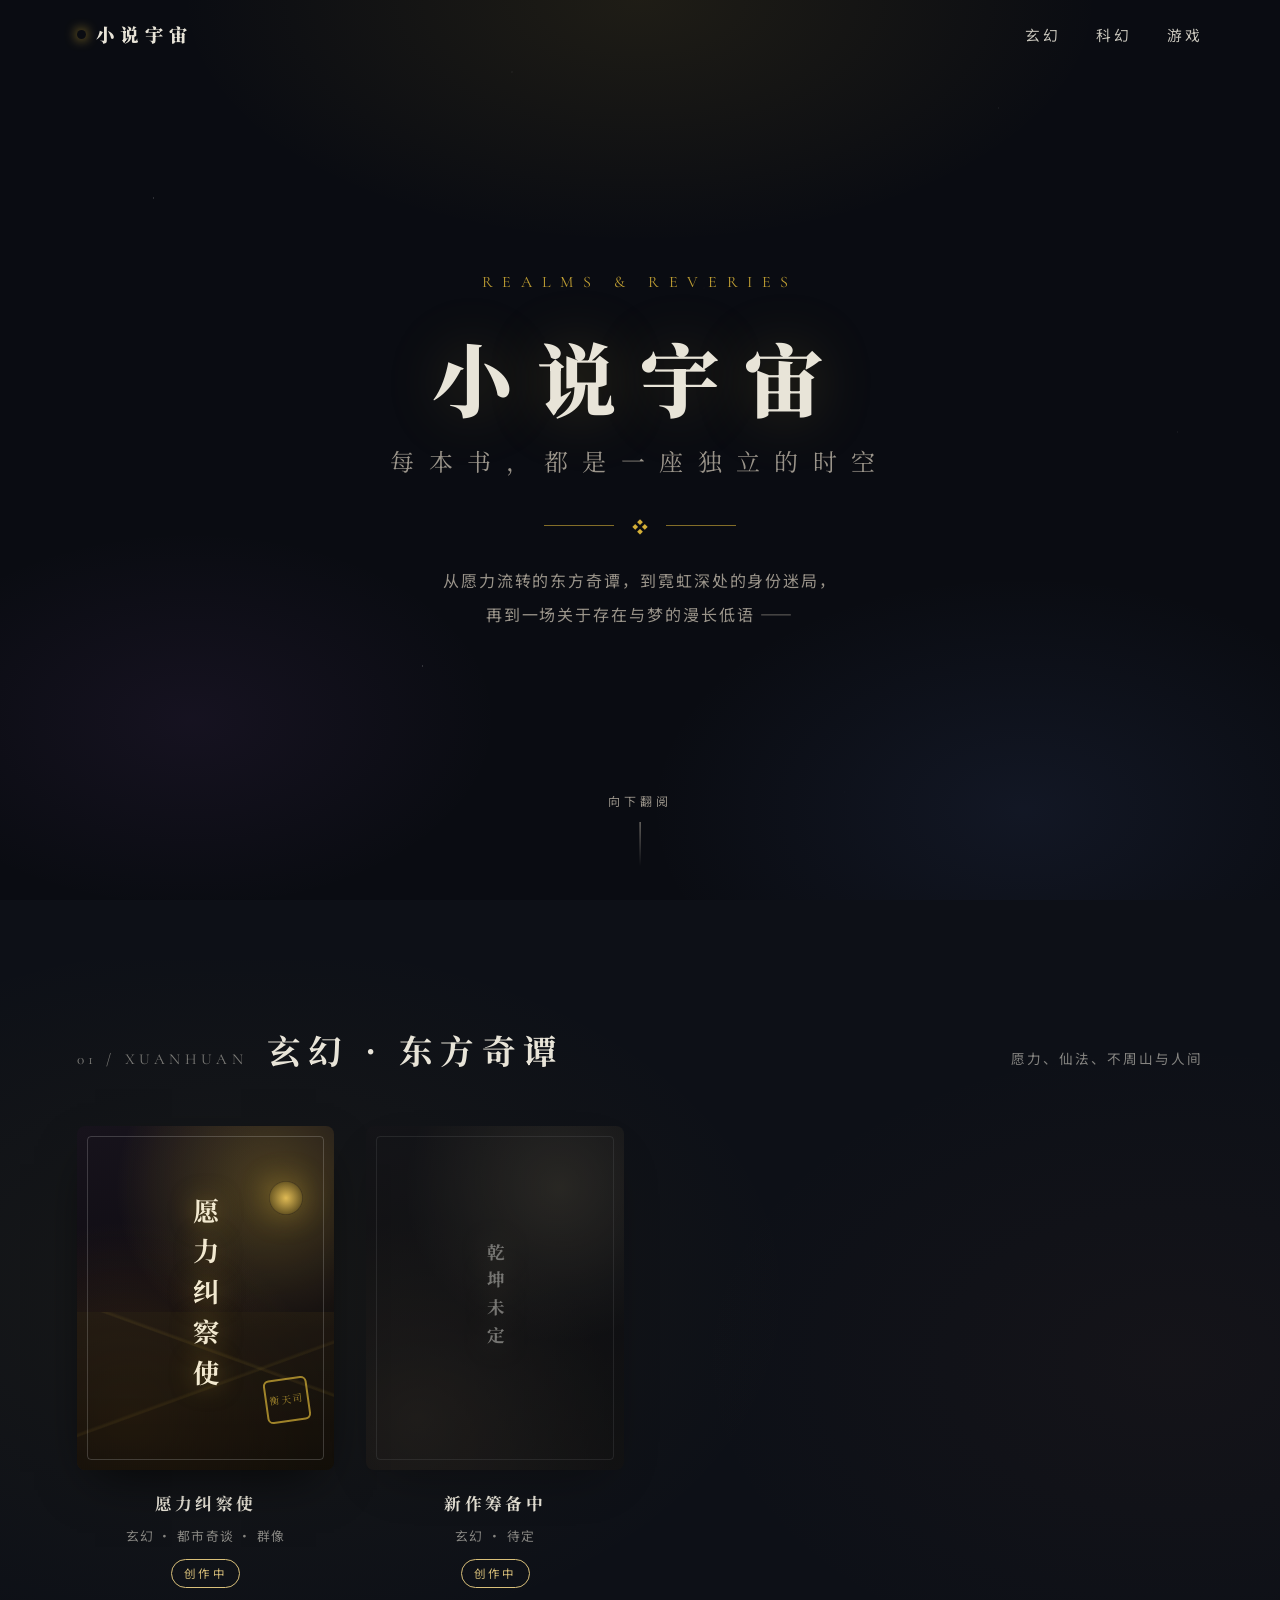
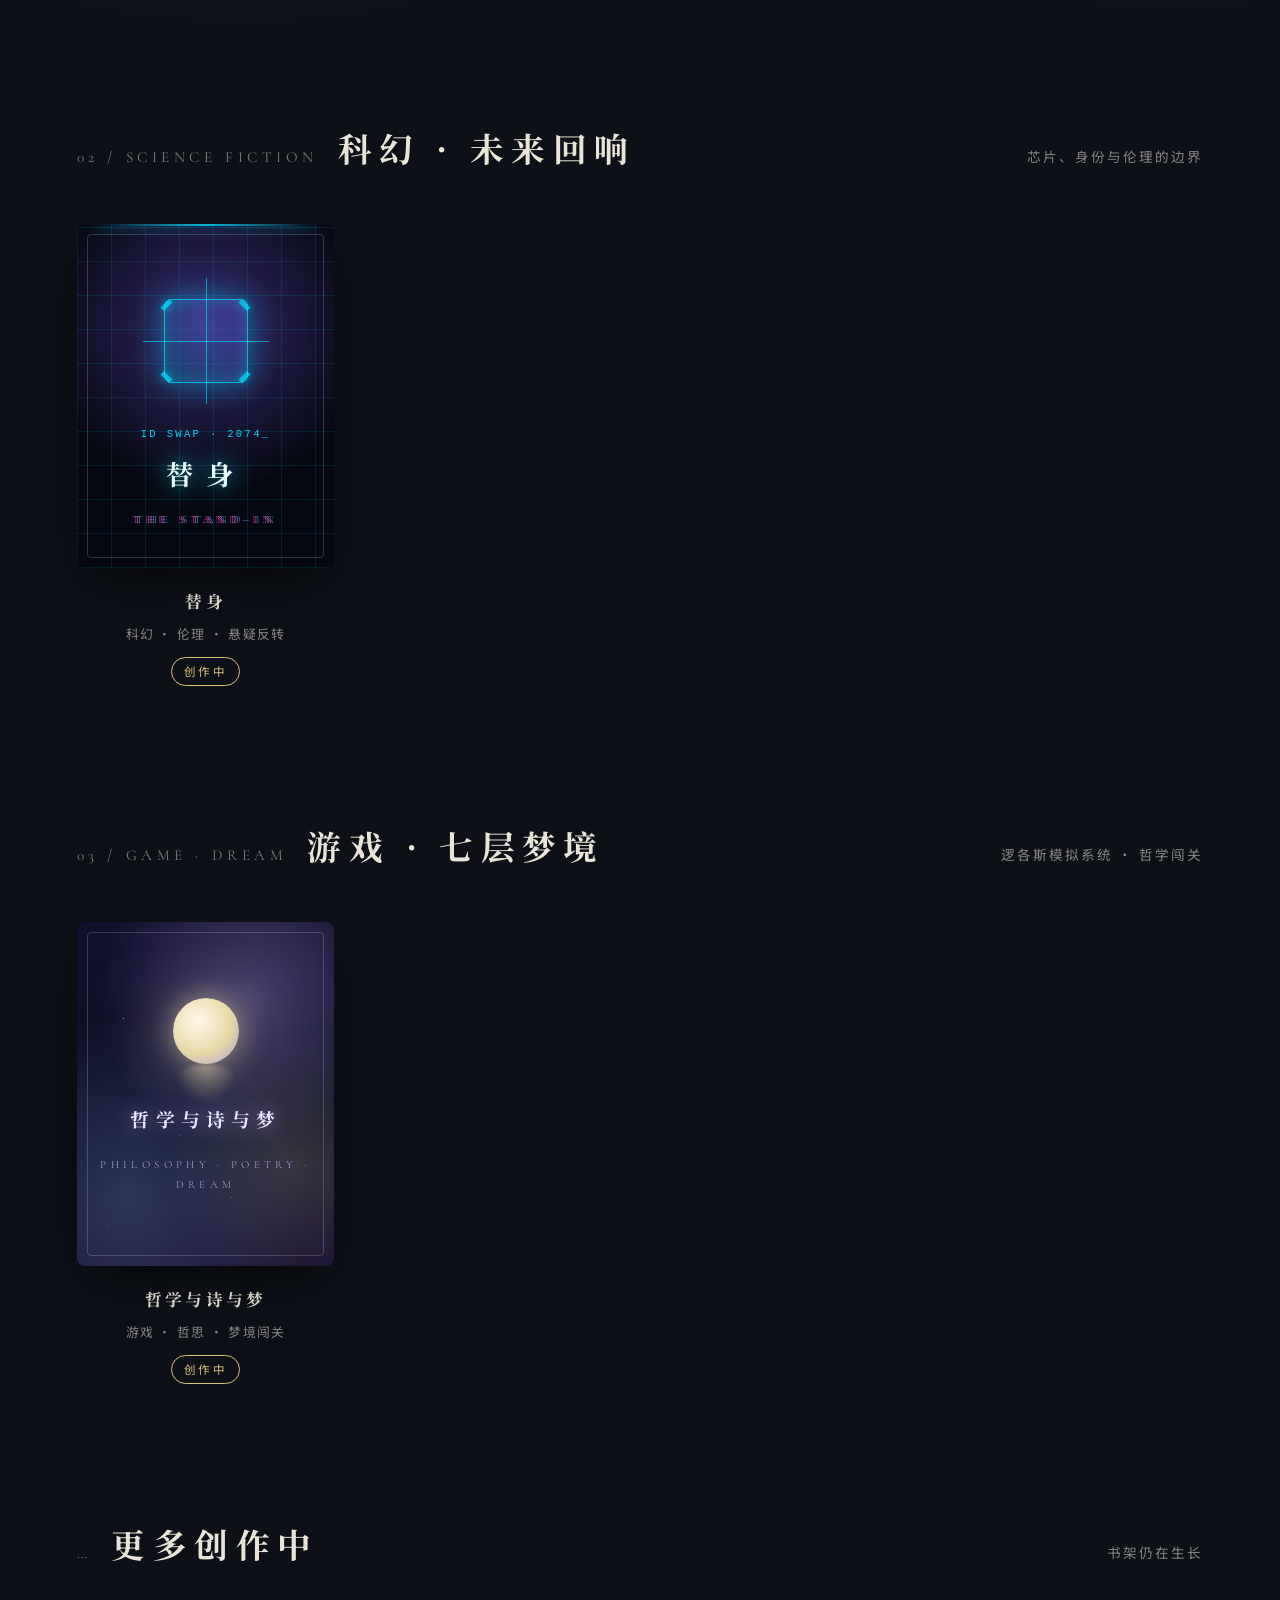
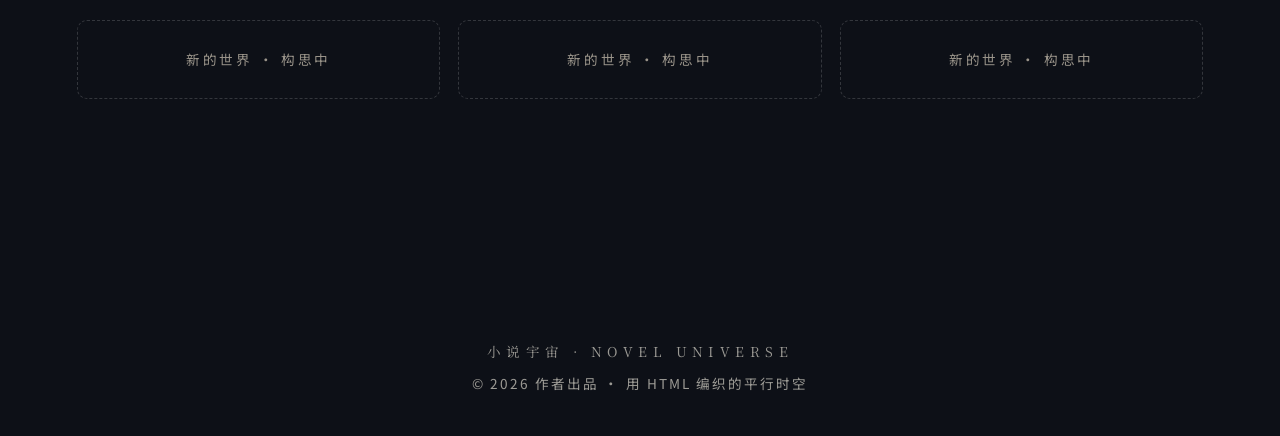
==== index.html @ 2cc6774b "Add files via upload" ====
<!DOCTYPE html>
<html lang="zh-CN">
<head>
  <meta charset="UTF-8">
  <meta name="viewport" content="width=device-width, initial-scale=1.0">
  <meta name="description" content="我的小说宇宙 — 玄幻、科幻、游戏，多部作品集展示">
  <title>我的小说宇宙 · 作品集</title>

  <link rel="preconnect" href="https://fonts.googleapis.com">
  <link rel="preconnect" href="https://fonts.gstatic.com" crossorigin>
  <link href="https://fonts.googleapis.com/css2?family=Noto+Serif+SC:wght@400;600;700;900&family=Noto+Sans+SC:wght@300;400;500;700&family=Cormorant+Garamond:ital,wght@0,400;0,500;0,600;1,400&display=swap" rel="stylesheet">

  <link rel="stylesheet" href="assets/css/common.css">
  <link rel="stylesheet" href="assets/css/index.css">
</head>
<body>

  <!-- 顶部导航 -->
  <nav class="site-nav">
    <a class="nav-brand" href="index.html">
      <span class="brand-mark" style="color:#d4af37; box-shadow:0 0 12px #d4af37;"></span>
      <span>小说宇宙</span>
    </a>
    <ul class="nav-links">
      <li>
        <a href="#xuanhuan">玄幻</a>
        <div class="dropdown">
          <a href="novels/yuanli-jiuchashi.html"><span class="d-dot"></span>《愿力纠察使》</a>
        </div>
      </li>
      <li>
        <a href="#kehuan">科幻</a>
        <div class="dropdown">
          <a href="novels/kehuan.html"><span class="d-dot"></span>《替身》</a>
        </div>
      </li>
      <li>
        <a href="#zhexue">游戏</a>
        <div class="dropdown">
          <a href="novels/zhexue.html"><span class="d-dot"></span>《哲学与诗与梦》</a>
        </div>
      </li>
    </ul>
  </nav>

  <!-- Hero -->
  <header class="hero">
    <div class="hero-inner">
      <div class="hero-kicker">REALMS &amp; REVERIES</div>
      <h1>小说宇宙<span class="hero-zh">每本书，都是一座独立的时空</span></h1>
      <div class="hero-divider"><span class="line"></span><span>❖</span><span class="line"></span></div>
      <p class="hero-desc">
        从愿力流转的东方奇谭，到霓虹深处的身份迷局，<br>
        再到一场关于存在与梦的漫长低语 ——
      </p>
    </div>
    <div class="hero-scroll">向下翻阅</div>
  </header>

  <main class="shelves">

    <!-- ============ 玄幻书架 ============ -->
    <section class="shelf shelf-xuanhuan" id="xuanhuan">
      <div class="shelf-head">
        <span class="shelf-no">01 / XUANHUAN</span>
        <h3>玄幻 · 东方奇谭</h3>
        <span class="shelf-tagline">愿力、仙法、不周山与人间</span>
      </div>

      <div class="book-grid">
        <!-- 愿力纠察使 -->
        <a class="book-card reveal" href="novels/yuanli-jiuchashi.html">
          <div class="book-cover cover-xuanhuan">
            <div class="cover-mountain"></div>
            <div class="cover-sun"></div>
            <div class="cover-title-v">愿力纠察使</div>
            <div class="cover-stamp">衡天司</div>
          </div>
          <div class="book-info">
            <h4>愿力纠察使</h4>
            <div class="book-meta">玄幻 · 都市奇谈 · 群像</div>
            <span class="book-status wip">创作中</span>
          </div>
        </a>

        <!-- 占位 -->
        <div class="book-card reveal">
          <div class="book-cover cover-xuanhuan" style="opacity:.45; filter:grayscale(.6);">
            <div class="cover-title-v" style="font-size:1.1rem;">乾坤未定</div>
          </div>
          <div class="book-info">
            <h4>新作筹备中</h4>
            <div class="book-meta">玄幻 · 待定</div>
            <span class="book-status wip">创作中</span>
          </div>
        </div>
      </div>
    </section>

    <!-- ============ 科幻书架 ============ -->
    <section class="shelf shelf-kehuan" id="kehuan">
      <div class="shelf-head">
        <span class="shelf-no">02 / SCIENCE FICTION</span>
        <h3>科幻 · 未来回响</h3>
        <span class="shelf-tagline">芯片、身份与伦理的边界</span>
      </div>

      <div class="book-grid">
        <!-- 替身 -->
        <a class="book-card reveal" href="novels/kehuan.html">
          <div class="book-cover cover-kehuan">
            <div class="cover-scan"></div>
            <div class="cover-chip-core"></div>
            <div class="cover-pins"><i></i><i></i><i></i><i></i></div>
            <div class="cover-id">ID SWAP · 2074<span class="blink">_</span></div>
            <div class="cover-title">替身</div>
            <div class="cover-sub">THE STAND-IN</div>
          </div>
          <div class="book-info">
            <h4>替身</h4>
            <div class="book-meta">科幻 · 伦理 · 悬疑反转</div>
            <span class="book-status wip">创作中</span>
          </div>
        </a>
      </div>
    </section>

    <!-- ============ 游戏书架 ============ -->
    <section class="shelf shelf-zhexue" id="zhexue">
      <div class="shelf-head">
        <span class="shelf-no">03 / GAME · DREAM</span>
        <h3>游戏 · 七层梦境</h3>
        <span class="shelf-tagline">逻各斯模拟系统 · 哲学闯关</span>
      </div>

      <div class="book-grid">
        <!-- 哲学与诗与梦 -->
        <a class="book-card reveal" href="novels/zhexue.html">
          <div class="book-cover cover-zhexue">
            <div class="cover-stars"></div>
            <div class="cover-moon"></div>
            <div class="cover-water"></div>
            <div class="cover-title">哲学与诗与梦</div>
            <div class="cover-sub">PHILOSOPHY · POETRY · DREAM</div>
          </div>
          <div class="book-info">
            <h4>哲学与诗与梦</h4>
            <div class="book-meta">游戏 · 哲思 · 梦境闯关</div>
            <span class="book-status wip">创作中</span>
          </div>
        </a>
      </div>
    </section>

    <!-- ============ 更多创作中 ============ -->
    <section class="shelf shelf-more">
      <div class="shelf-head">
        <span class="shelf-no">…</span>
        <h3>更多创作中</h3>
        <span class="shelf-tagline">书架仍在生长</span>
      </div>
      <div class="placeholder-row reveal">
        <div class="placeholder-box">新的世界 · 构思中</div>
        <div class="placeholder-box">新的世界 · 构思中</div>
        <div class="placeholder-box">新的世界 · 构思中</div>
      </div>
    </section>

  </main>

  <footer class="site-footer">
    <div class="footer-seal">小说宇宙 · NOVEL UNIVERSE</div>
    <div>© <span data-year>2026</span> 作者出品 · 用 HTML 编织的平行时空</div>
  </footer>

  <script src="assets/js/main.js"></script>
</body>
</html>
---- assets/css/common.css ----
/* =========================================================
   common.css — 全站公共样式（导航 / 页脚 / 基础组件）
   ========================================================= */

:root {
  --font-serif: "Noto Serif SC", "Source Han Serif SC", "Songti SC", "SimSun", serif;
  --font-sans: "Noto Sans SC", "PingFang SC", "Microsoft YaHei", "Hiragino Sans GB", sans-serif;
  --font-en: "Cormorant Garamond", Georgia, "Times New Roman", serif;
  --transition: all 0.35s cubic-bezier(0.22, 1, 0.36, 1);
}

* { margin: 0; padding: 0; box-sizing: border-box; }

html { scroll-behavior: smooth; }

body {
  font-family: var(--font-sans);
  -webkit-font-smoothing: antialiased;
  text-rendering: optimizeLegibility;
  line-height: 1.8;
  overflow-x: hidden;
}

img { max-width: 100%; display: block; }
a { text-decoration: none; color: inherit; }
button { font-family: inherit; cursor: pointer; }

::selection { background: rgba(212, 175, 55, 0.3); }

/* ---------- 顶部导航 ---------- */
.site-nav {
  position: fixed;
  top: 0; left: 0; right: 0;
  z-index: 100;
  display: flex;
  align-items: center;
  justify-content: space-between;
  padding: 18px 6vw;
  transition: var(--transition);
}

.site-nav.scrolled {
  padding: 10px 6vw;
  backdrop-filter: blur(14px);
  -webkit-backdrop-filter: blur(14px);
}

.nav-brand {
  font-family: var(--font-serif);
  font-weight: 900;
  font-size: 1.15rem;
  letter-spacing: 0.35em;
  display: flex;
  align-items: center;
  gap: 10px;
}

.nav-brand .brand-mark {
  width: 9px; height: 9px;
  border-radius: 50%;
  display: inline-block;
  box-shadow: 0 0 12px currentColor;
}

.nav-links { display: flex; gap: 2.2rem; list-style: none; }

.nav-links > li { position: relative; }

.nav-links > li > a {
  font-size: 0.92rem;
  letter-spacing: 0.2em;
  position: relative;
  padding: 4px 0;
  opacity: 0.85;
  transition: var(--transition);
}

.nav-links > li > a::after {
  content: "";
  position: absolute;
  left: 0; bottom: 0;
  width: 0; height: 1px;
  background: currentColor;
  transition: width 0.35s ease;
}

.nav-links > li > a:hover { opacity: 1; }
.nav-links > li > a:hover::after { width: 100%; }

/* ---------- 类型下拉菜单（hover 显示该类型下的小说） ---------- */
.dropdown {
  position: absolute;
  top: calc(100% + 16px);
  left: 50%;
  transform: translateX(-50%) translateY(8px);
  min-width: 176px;
  padding: 10px 0;
  background: rgba(14, 16, 24, 0.95);
  backdrop-filter: blur(16px);
  -webkit-backdrop-filter: blur(16px);
  border: 1px solid rgba(255, 255, 255, 0.12);
  border-radius: 10px;
  box-shadow: 0 22px 44px -14px rgba(0, 0, 0, 0.75);
  opacity: 0;
  visibility: hidden;
  transition: opacity 0.28s ease, transform 0.28s ease, visibility 0.28s;
  z-index: 60;
}

/* 悬停缓冲层：避免鼠标移入子菜单时消失 */
.dropdown::before {
  content: "";
  position: absolute;
  top: -16px; left: 0; right: 0;
  height: 16px;
}

/* 小箭头 */
.dropdown::after {
  content: "";
  position: absolute;
  top: -5px; left: 50%;
  transform: translateX(-50%) rotate(45deg);
  width: 9px; height: 9px;
  background: rgba(14, 16, 24, 0.95);
  border-left: 1px solid rgba(255, 255, 255, 0.12);
  border-top: 1px solid rgba(255, 255, 255, 0.12);
}

.dropdown a {
  display: flex;
  align-items: center;
  gap: 10px;
  padding: 9px 20px;
  font-size: 0.84rem;
  letter-spacing: 0.12em;
  white-space: nowrap;
  opacity: 0.88;
  transition: var(--transition);
}

.dropdown a::after { display: none; }

.dropdown a:hover { opacity: 1; background: rgba(255, 255, 255, 0.07); padding-left: 26px; }

.dropdown .d-dot {
  width: 5px; height: 5px;
  border-radius: 50%;
  background: currentColor;
  flex-shrink: 0;
  opacity: 0.7;
}

.nav-links > li:hover .dropdown,
.nav-links > li:focus-within .dropdown {
  opacity: 1;
  visibility: visible;
  transform: translateX(-50%) translateY(0);
}

/* ---------- 页脚 ---------- */
.site-footer {
  text-align: center;
  padding: 60px 6vw 40px;
  font-size: 0.85rem;
  letter-spacing: 0.15em;
  opacity: 0.65;
}

.site-footer .footer-seal { font-family: var(--font-serif); letter-spacing: 0.4em; margin-bottom: 8px; }

/* ---------- 通用块 ---------- */
.section-head {
  text-align: center;
  margin-bottom: 56px;
}

.section-head .section-kicker {
  font-family: var(--font-en);
  font-size: 0.95rem;
  letter-spacing: 0.5em;
  text-transform: uppercase;
  opacity: 0.6;
  margin-bottom: 10px;
  display: block;
}

.section-head h2 {
  font-family: var(--font-serif);
  font-size: clamp(1.7rem, 3.6vw, 2.5rem);
  font-weight: 700;
  letter-spacing: 0.25em;
}

.section-head .section-line {
  width: 56px; height: 1px;
  margin: 18px auto 0;
  background: currentColor;
  opacity: 0.5;
  position: relative;
}

.section-head .section-line::after {
  content: "";
  position: absolute;
  top: -3px; left: 50%;
  transform: translateX(-50%);
  width: 7px; height: 7px;
  border-radius: 50%;
  background: currentColor;
}

/* ---------- 标签 ---------- */
.tag {
  display: inline-block;
  padding: 4px 14px;
  font-size: 0.78rem;
  letter-spacing: 0.15em;
  border-radius: 999px;
  border: 1px solid currentColor;
  opacity: 0.85;
  margin: 0 6px 6px 0;
}

/* ---------- 通用按钮 ---------- */
.btn {
  display: inline-flex;
  align-items: center;
  gap: 10px;
  padding: 12px 34px;
  border-radius: 999px;
  font-size: 0.95rem;
  letter-spacing: 0.2em;
  transition: var(--transition);
  border: 1px solid currentColor;
}

.btn:hover { transform: translateY(-2px); box-shadow: 0 10px 30px -10px rgba(0,0,0,0.4); }

.btn-ghost { background: transparent; }

/* ---------- 淡入动画 ---------- */
.reveal {
  opacity: 0;
  transform: translateY(36px);
  transition: opacity 0.9s ease, transform 0.9s cubic-bezier(0.22, 1, 0.36, 1);
}

.reveal.in-view { opacity: 1; transform: translateY(0); }

/* ---------- 响应式 ---------- */
@media (max-width: 768px) {
  .nav-links { gap: 1.1rem; }
  .nav-links a { font-size: 0.78rem; letter-spacing: 0.12em; }
  .site-nav { padding: 14px 5vw; }
  .site-nav.scrolled { padding: 8px 5vw; }
}
---- assets/css/index.css ----
/* =========================================================
   index.css — 书库主页
   ========================================================= */

:root {
  --bg-deep: #0a0c12;
  --bg-body: #0d1017;
  --ink-gold: #d4af37;
  --ink-main: #e8e4d8;
  --ink-dim: #9a948a;
}

body {
  background: var(--bg-body);
  color: var(--ink-main);
}

/* ---------- Hero ---------- */
.hero {
  position: relative;
  min-height: 100vh;
  display: flex;
  flex-direction: column;
  align-items: center;
  justify-content: center;
  text-align: center;
  padding: 0 6vw;
  overflow: hidden;
  background:
    radial-gradient(ellipse 60% 45% at 50% 0%, rgba(212, 175, 55, 0.10), transparent 60%),
    radial-gradient(ellipse 45% 40% at 80% 90%, rgba(90, 120, 200, 0.10), transparent 65%),
    radial-gradient(ellipse 40% 35% at 15% 80%, rgba(160, 90, 200, 0.08), transparent 60%),
    var(--bg-deep);
}

.hero::before {
  content: "";
  position: absolute;
  inset: 0;
  background-image:
    radial-gradient(1.2px 1.2px at 12% 22%, rgba(255,255,255,0.5), transparent 60%),
    radial-gradient(1px 1px at 78% 12%, rgba(255,255,255,0.35), transparent 60%),
    radial-gradient(1.4px 1.4px at 33% 74%, rgba(255,255,255,0.4), transparent 60%),
    radial-gradient(1px 1px at 92% 48%, rgba(255,255,255,0.3), transparent 60%),
    radial-gradient(1.2px 1.2px at 55% 32%, rgba(255,255,255,0.35), transparent 60%),
    radial-gradient(1px 1px at 66% 88%, rgba(255,255,255,0.3), transparent 60%),
    radial-gradient(1.1px 1.1px at 5% 55%, rgba(255,255,255,0.3), transparent 60%),
    radial-gradient(1.3px 1.3px at 40% 8%, rgba(255,255,255,0.35), transparent 60%);
  animation: twinkle 6s ease-in-out infinite alternate;
}

@keyframes twinkle {
  from { opacity: 0.55; }
  to { opacity: 1; }
}

.hero-inner { position: relative; z-index: 2; }

.hero-kicker {
  font-family: var(--font-en);
  font-size: 1rem;
  letter-spacing: 0.6em;
  text-transform: uppercase;
  color: var(--ink-gold);
  opacity: 0.9;
  margin-bottom: 26px;
}

.hero h1 {
  font-family: var(--font-serif);
  font-size: clamp(2.6rem, 7vw, 5rem);
  font-weight: 900;
  letter-spacing: 0.3em;
  line-height: 1.35;
  text-shadow: 0 0 60px rgba(212, 175, 55, 0.25);
}

.hero h1 .hero-zh {
  display: block;
  font-size: clamp(1rem, 2.4vw, 1.5rem);
  font-weight: 400;
  letter-spacing: 0.6em;
  color: var(--ink-dim);
  margin-top: 14px;
  text-shadow: none;
}

.hero-divider {
  display: flex;
  align-items: center;
  justify-content: center;
  gap: 18px;
  margin: 34px 0 24px;
  color: var(--ink-gold);
}

.hero-divider .line { width: 70px; height: 1px; background: currentColor; opacity: 0.6; }

.hero-desc {
  max-width: 560px;
  margin: 0 auto;
  color: var(--ink-dim);
  font-size: 1rem;
  letter-spacing: 0.12em;
  line-height: 2.1;
}

.hero-scroll {
  position: absolute;
  bottom: 34px;
  left: 50%;
  transform: translateX(-50%);
  color: var(--ink-dim);
  font-size: 0.75rem;
  letter-spacing: 0.35em;
  z-index: 2;
  animation: float 2.4s ease-in-out infinite;
}

.hero-scroll::after {
  content: "";
  display: block;
  width: 1px; height: 44px;
  margin: 10px auto 0;
  background: linear-gradient(to bottom, currentColor, transparent);
}

@keyframes float {
  0%, 100% { transform: translate(-50%, 0); }
  50% { transform: translate(-50%, 8px); }
}

/* ---------- 书架区 ---------- */
.shelves { position: relative; padding: 120px 6vw; }

.shelf { margin-bottom: 130px; }

.shelf:last-of-type { margin-bottom: 60px; }

/* 分类头部 */
.shelf-head {
  display: flex;
  align-items: baseline;
  gap: 20px;
  margin-bottom: 46px;
}

.shelf-head .shelf-no {
  font-family: var(--font-en);
  font-size: 0.95rem;
  letter-spacing: 0.3em;
  opacity: 0.5;
}

.shelf-head h3 {
  font-family: var(--font-serif);
  font-size: clamp(1.5rem, 3vw, 2.1rem);
  font-weight: 700;
  letter-spacing: 0.22em;
}

.shelf-head .shelf-tagline {
  font-size: 0.85rem;
  letter-spacing: 0.15em;
  opacity: 0.55;
  margin-left: auto;
}

/* ---------- 小说卡片 ---------- */
.book-grid {
  display: grid;
  grid-template-columns: repeat(auto-fill, minmax(240px, 1fr));
  gap: 40px 32px;
}

.book-card { display: block; }

.book-cover {
  position: relative;
  aspect-ratio: 3 / 4;
  border-radius: 8px;
  overflow: hidden;
  box-shadow: 0 20px 50px -18px rgba(0, 0, 0, 0.75);
  transition: transform 0.5s cubic-bezier(0.22, 1, 0.36, 1), box-shadow 0.5s ease;
}

.book-card:hover .book-cover {
  transform: translateY(-10px) rotate(-1deg);
  box-shadow: 0 32px 70px -20px rgba(0, 0, 0, 0.85);
}

.book-cover::after {
  content: "";
  position: absolute;
  inset: 10px;
  border: 1px solid rgba(255, 255, 255, 0.18);
  border-radius: 4px;
  pointer-events: none;
}

/* --- 封面：玄幻（黑金水墨） --- */
.cover-xuanhuan {
  background:
    radial-gradient(circle at 75% 18%, rgba(212, 175, 55, 0.30), transparent 45%),
    radial-gradient(circle at 20% 85%, rgba(90, 60, 20, 0.5), transparent 55%),
    linear-gradient(160deg, #17131c 0%, #0d0a10 55%, #1a1308 100%);
}

.cover-xuanhuan .cover-mountain {
  position: absolute;
  inset: auto 0 0 0;
  height: 46%;
  background:
    linear-gradient(200deg, transparent 32%, rgba(212, 175, 55, 0.12) 33%, rgba(212, 175, 55, 0.12) 33.5%, transparent 34%),
    linear-gradient(160deg, transparent 48%, rgba(212, 175, 55, 0.10) 49%, rgba(212, 175, 55, 0.10) 49.5%, transparent 50%),
    linear-gradient(180deg, rgba(40, 32, 20, 0.9) 0%, rgba(16, 13, 9, 0.95) 100%);
  opacity: 0.7;
}

.cover-xuanhuan .cover-sun {
  position: absolute;
  top: 16%; right: 12%;
  width: 34px; height: 34px;
  border-radius: 50%;
  background: radial-gradient(circle, rgba(240, 200, 90, 0.9), rgba(212, 175, 55, 0.3) 65%, transparent 70%);
  box-shadow: 0 0 30px rgba(212, 175, 55, 0.45);
}

.cover-xuanhuan .cover-title-v {
  position: absolute;
  top: 50%; left: 50%;
  transform: translate(-50%, -50%);
  writing-mode: vertical-rl;
  font-family: var(--font-serif);
  font-size: 1.65rem;
  font-weight: 700;
  letter-spacing: 0.55em;
  color: #f2e9d0;
  text-shadow: 0 0 24px rgba(212, 175, 55, 0.5);
  white-space: nowrap;
}

.cover-xuanhuan .cover-stamp {
  position: absolute;
  bottom: 14%; right: 10%;
  width: 44px; height: 44px;
  border: 2px solid rgba(212, 175, 55, 0.85);
  border-radius: 6px;
  display: flex;
  align-items: center;
  justify-content: center;
  font-family: var(--font-serif);
  font-size: 0.6rem;
  letter-spacing: 0.2em;
  color: rgba(212, 175, 55, 0.9);
  transform: rotate(-8deg);
  opacity: 0.85;
}

/* --- 封面：科幻《替身》（芯片身份卡 · 赛博风） --- */
.cover-kehuan {
  background:
    repeating-linear-gradient(90deg, rgba(0, 229, 255, 0.10) 0 1px, transparent 1px 34px),
    repeating-linear-gradient(0deg, rgba(0, 229, 255, 0.10) 0 1px, transparent 1px 34px),
    radial-gradient(circle at 50% 30%, rgba(122, 92, 255, 0.4), transparent 60%),
    #060811;
}

/* 扫描线 */
.cover-kehuan .cover-scan {
  position: absolute;
  left: 8%; right: 8%; top: 0;
  height: 2px;
  background: linear-gradient(90deg, transparent, #00e5ff, transparent);
  box-shadow: 0 0 12px #00e5ff;
  animation: scan-move 3s ease-in-out infinite;
  opacity: 0.8;
}

@keyframes scan-move {
  0%, 100% { top: 8%; opacity: 0.25; }
  50% { top: 88%; opacity: 0.85; }
}

/* 芯片 IC 图案 */
.cover-kehuan .cover-chip-core {
  position: absolute;
  top: 34%; left: 50%;
  transform: translate(-50%, -50%);
  width: 84px; height: 84px;
  background:
    linear-gradient(45deg, rgba(0, 229, 255, 0.18), rgba(122, 92, 255, 0.28));
  border: 1.5px solid rgba(0, 229, 255, 0.7);
  border-radius: 8px;
  box-shadow: 0 0 30px rgba(0, 229, 255, 0.45), inset 0 0 18px rgba(0, 229, 255, 0.25);
}

.cover-kehuan .cover-chip-core::before,
.cover-kehuan .cover-chip-core::after {
  content: "";
  position: absolute;
  background: rgba(0, 229, 255, 0.6);
}

.cover-kehuan .cover-chip-core::before {
  top: 50%; left: -22px; right: -22px;
  height: 1px;
}

.cover-kehuan .cover-chip-core::after {
  left: 50%; top: -22px; bottom: -22px;
  width: 1px;
}

/* 引脚 */
.cover-kehuan .cover-pins {
  position: absolute;
  top: 34%; left: 50%;
  transform: translate(-50%, -50%);
  width: 120px; height: 120px;
  pointer-events: none;
}

.cover-kehuan .cover-pins i {
  position: absolute;
  width: 5px; height: 12px;
  background: rgba(0, 229, 255, 0.7);
  box-shadow: 0 0 8px rgba(0, 229, 255, 0.5);
}

.cover-kehuan .cover-pins i:nth-child(1) { top: 18px; left: 18px; transform: rotate(45deg); }
.cover-kehuan .cover-pins i:nth-child(2) { top: 18px; left: 96px; transform: rotate(-45deg); }
.cover-kehuan .cover-pins i:nth-child(3) { top: 90px; left: 18px; transform: rotate(-45deg); }
.cover-kehuan .cover-pins i:nth-child(4) { top: 90px; left: 96px; transform: rotate(45deg); }

/* ID 信息条 */
.cover-kehuan .cover-id {
  position: absolute;
  top: 58%; left: 0; right: 0;
  text-align: center;
  font-family: "Courier New", monospace;
  font-size: 0.66rem;
  letter-spacing: 0.22em;
  color: rgba(0, 229, 255, 0.9);
  line-height: 1.9;
}

.cover-kehuan .cover-id .blink { animation: blink-id 1s steps(2) infinite; }

@keyframes blink-id { 50% { opacity: 0; } }

.cover-kehuan .cover-title {
  position: absolute;
  bottom: 20%; left: 0; right: 0;
  text-align: center;
  font-family: var(--font-serif);
  font-size: 1.7rem;
  font-weight: 700;
  letter-spacing: 0.45em;
  color: #eaffff;
  text-shadow: 0 0 24px rgba(0, 229, 255, 0.85);
}

.cover-kehuan .cover-sub {
  position: absolute;
  bottom: 11%; left: 0; right: 0;
  text-align: center;
  font-family: var(--font-en);
  font-size: 0.7rem;
  letter-spacing: 0.5em;
  color: rgba(255, 80, 200, 0.85);
  text-shadow: 2px 0 0 rgba(0, 229, 255, 0.6), -2px 0 0 rgba(255, 80, 200, 0.6);
}

/* --- 封面：游戏《哲学与诗与梦》（梦境星云 · 银月） --- */
.cover-zhexue {
  background:
    radial-gradient(circle at 68% 22%, rgba(161, 138, 224, 0.38), transparent 48%),
    radial-gradient(circle at 20% 80%, rgba(134, 164, 240, 0.26), transparent 52%),
    radial-gradient(circle at 85% 70%, rgba(232, 217, 168, 0.18), transparent 40%),
    linear-gradient(165deg, #12102e 0%, #0b0e22 60%, #1a1233 100%);
}

.cover-zhexue .cover-stars {
  position: absolute;
  inset: 0;
  background-image:
    radial-gradient(1.4px 1.4px at 18% 28%, rgba(255, 255, 255, 0.85), transparent 60%),
    radial-gradient(1px 1px at 78% 16%, rgba(255, 255, 255, 0.6), transparent 60%),
    radial-gradient(1.2px 1.2px at 40% 62%, rgba(255, 255, 255, 0.55), transparent 60%),
    radial-gradient(1px 1px at 88% 52%, rgba(255, 255, 255, 0.5), transparent 60%),
    radial-gradient(1.3px 1.3px at 60% 80%, rgba(255, 255, 255, 0.6), transparent 60%),
    radial-gradient(1px 1px at 12% 88%, rgba(255, 255, 255, 0.45), transparent 60%);
}

.cover-zhexue .cover-moon {
  position: absolute;
  top: 22%; left: 50%;
  transform: translateX(-50%);
  width: 66px; height: 66px;
  border-radius: 50%;
  background: radial-gradient(circle at 38% 35%, #fff8e8, #e8d9a8 55%, #a89bd6);
  box-shadow:
    0 0 30px rgba(232, 217, 168, 0.6),
    0 0 70px rgba(232, 217, 168, 0.28);
}

/* 月下水面 */
.cover-zhexue .cover-water {
  position: absolute;
  top: calc(22% + 66px); left: 50%;
  transform: translateX(-50%);
  width: 66px; height: 40px;
  border-radius: 50%;
  background: radial-gradient(ellipse at 50% 0%, rgba(232, 217, 168, 0.45), transparent 70%);
  filter: blur(2px);
}

.cover-zhexue .cover-title {
  position: absolute;
  top: 52%; left: 0; right: 0;
  text-align: center;
  font-family: var(--font-serif);
  font-size: 1.18rem;
  font-weight: 700;
  letter-spacing: 0.32em;
  color: #eae6ff;
  text-shadow: 0 0 18px rgba(161, 138, 224, 0.8);
  line-height: 1.9;
}

.cover-zhexue .cover-sub {
  position: absolute;
  top: calc(52% + 3.4rem);
  left: 0; right: 0;
  text-align: center;
  font-family: var(--font-en);
  font-size: 0.68rem;
  letter-spacing: 0.4em;
  color: rgba(200, 190, 245, 0.75);
}

/* --- 卡片信息 --- */
.book-info { padding: 18px 4px 0; text-align: center; }

.book-info h4 {
  font-family: var(--font-serif);
  font-size: 1.05rem;
  font-weight: 700;
  letter-spacing: 0.2em;
  margin-bottom: 6px;
}

.book-info .book-meta {
  font-size: 0.8rem;
  letter-spacing: 0.1em;
  opacity: 0.55;
  margin-bottom: 10px;
}

.book-status {
  display: inline-block;
  font-size: 0.72rem;
  letter-spacing: 0.2em;
  padding: 3px 12px;
  border-radius: 999px;
  border: 1px solid currentColor;
}

.book-status.done { color: #7ddb9a; }
.book-status.wip { color: #d9c07a; }
.book-status.soon { color: #8a92a8; }

/* ---------- 玄幻书架的专属氛围 ---------- */
.shelf-xuanhuan { position: relative; }
.shelf-xuanhuan::before {
  content: "";
  position: absolute;
  top: -60px; left: -8vw; right: -8vw;
  bottom: -40px;
  background: radial-gradient(ellipse 70% 90% at 20% 50%, rgba(212, 175, 55, 0.06), transparent 60%),
              radial-gradient(ellipse 60% 80% at 90% 60%, rgba(160, 90, 60, 0.05), transparent 60%);
  z-index: -1;
}

/* ---------- 更多创作中 ---------- */
.shelf-more .placeholder-row {
  display: flex;
  gap: 18px;
  flex-wrap: wrap;
}

.shelf-more .placeholder-box {
  flex: 1;
  min-width: 200px;
  padding: 26px 20px;
  border: 1px dashed rgba(255, 255, 255, 0.16);
  border-radius: 10px;
  text-align: center;
  font-size: 0.85rem;
  letter-spacing: 0.2em;
  color: var(--ink-dim);
  transition: var(--transition);
}

.shelf-more .placeholder-box:hover { border-color: rgba(212, 175, 55, 0.5); color: var(--ink-main); }

/* ---------- 响应式 ---------- */
@media (max-width: 768px) {
  .shelves { padding: 80px 5vw; }
  .shelf-head { flex-wrap: wrap; }
  .shelf-head .shelf-tagline { margin-left: 0; width: 100%; }
  .book-grid { grid-template-columns: repeat(auto-fill, minmax(150px, 1fr)); gap: 30px 20px; }
}
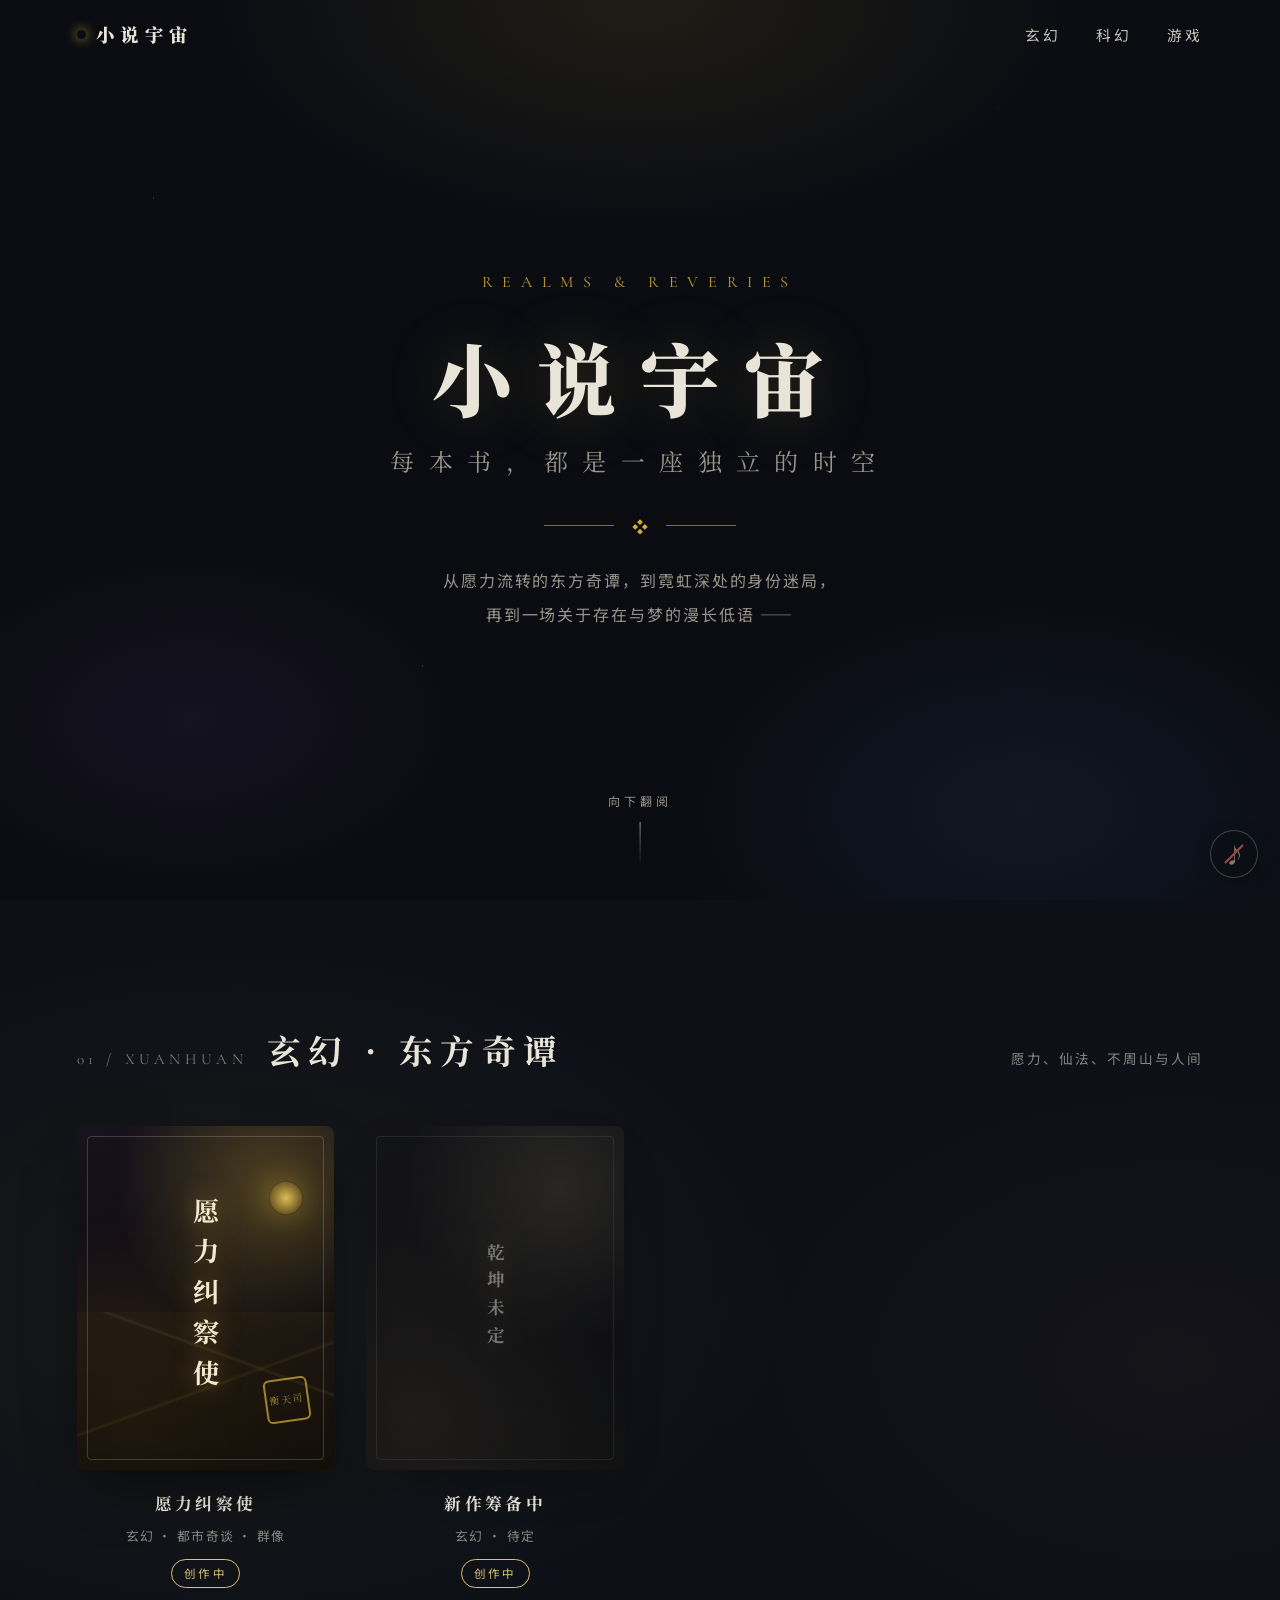
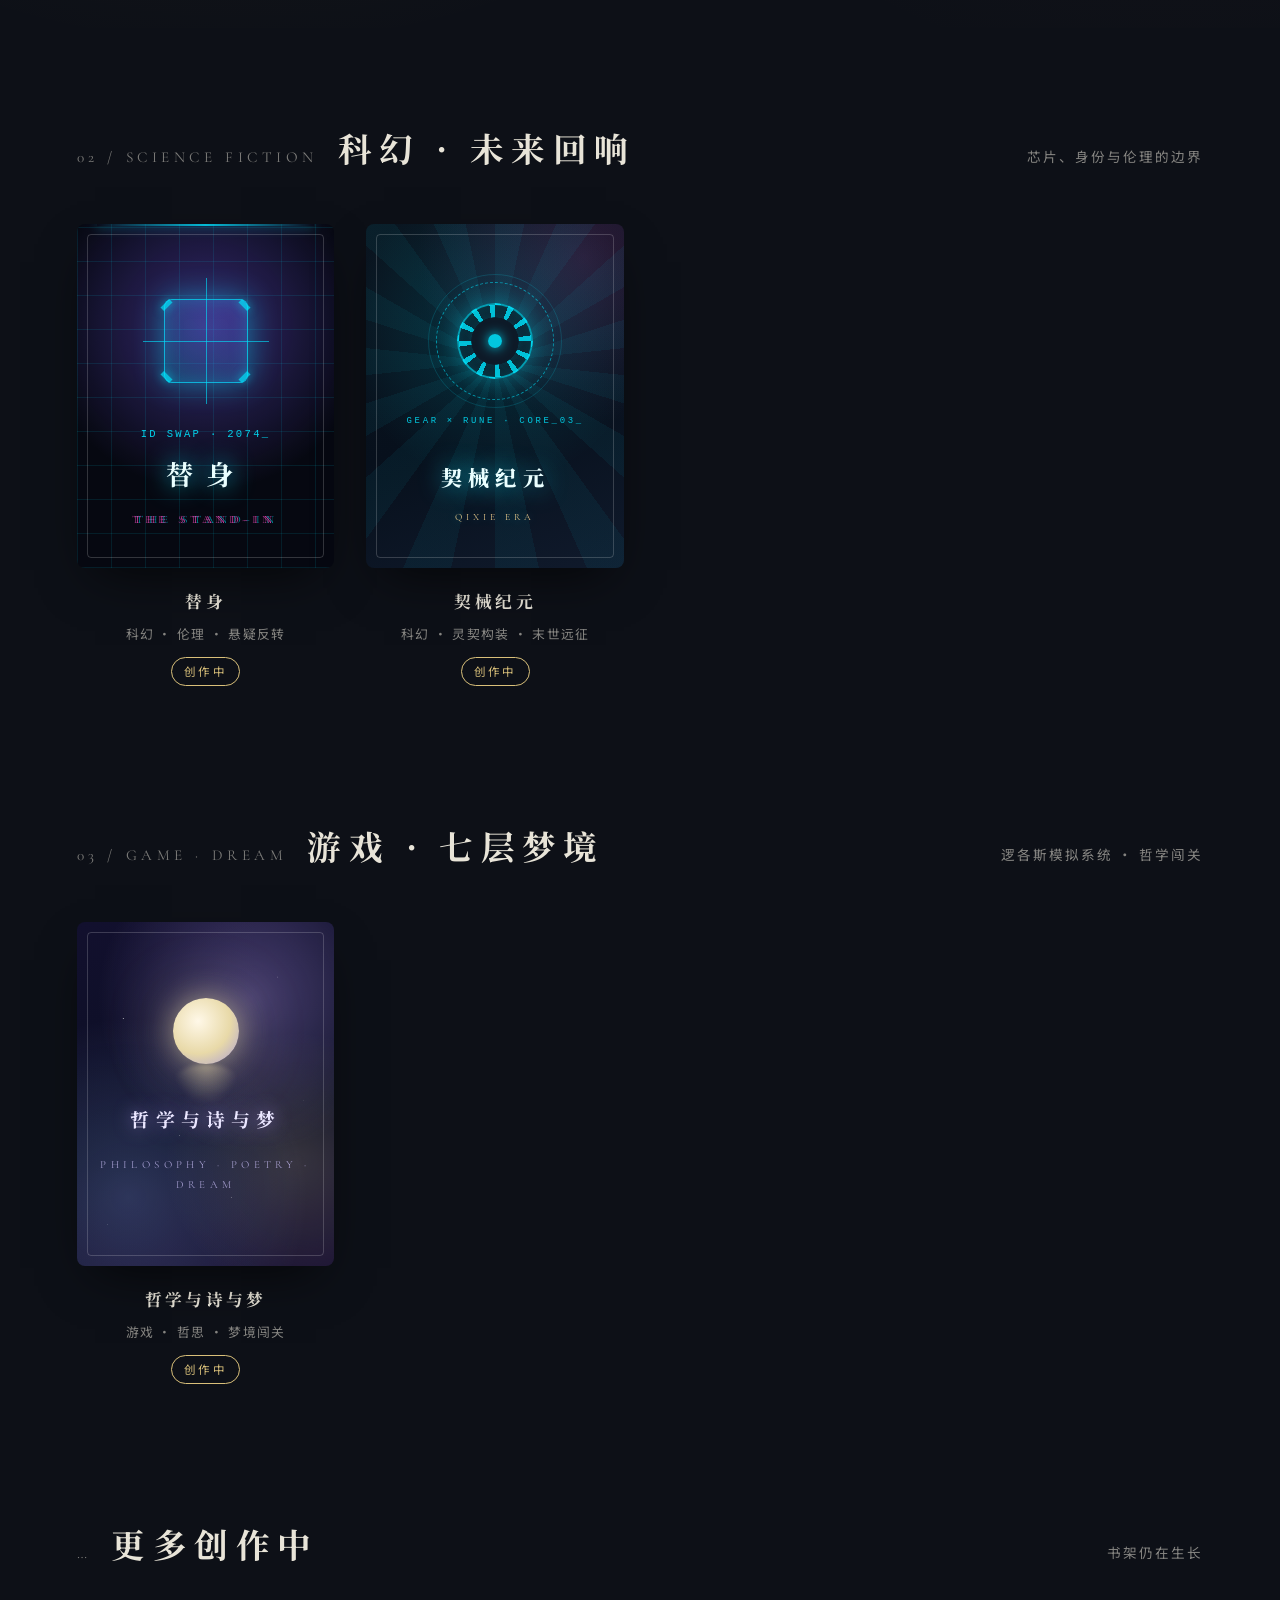
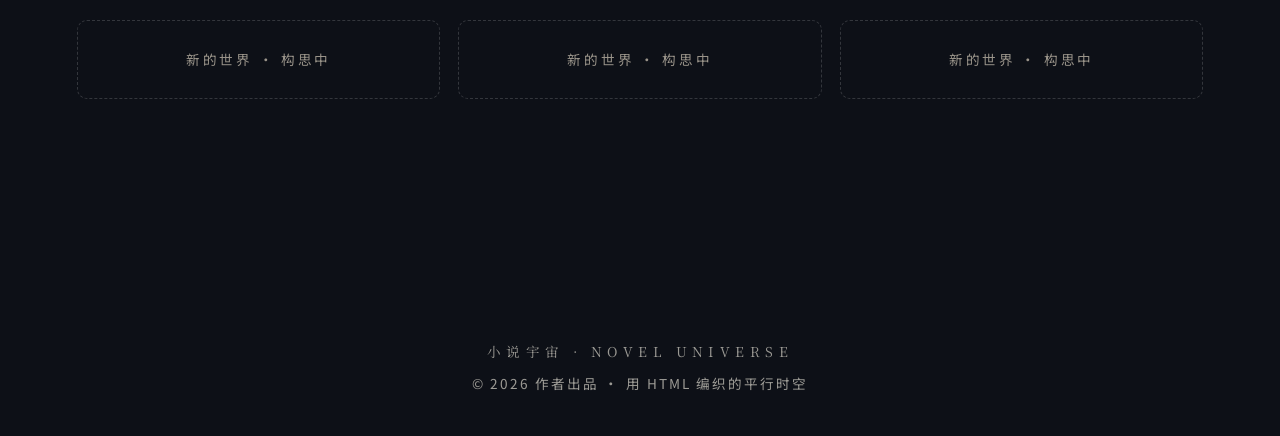
==== commit 6feef863: "Add files via upload" ====
--- a/index.html
+++ b/index.html
@@ -32,6 +32,7 @@
         <a href="#kehuan">科幻</a>
         <div class="dropdown">
           <a href="novels/kehuan.html"><span class="d-dot"></span>《替身》</a>
+          <a href="novels/qixie-jiyuan.html"><span class="d-dot"></span>《契械纪元》</a>
         </div>
       </li>
       <li>
@@ -122,6 +123,21 @@
             <span class="book-status wip">创作中</span>
           </div>
         </a>
+        <!-- 契械纪元 -->
+        <a class="book-card reveal" href="novels/qixie-jiyuan.html">
+          <div class="book-cover cover-qixie">
+            <div class="cover-ring"></div>
+            <div class="cover-gear"></div>
+            <div class="cover-code">GEAR × RUNE · CORE_03<span class="blink">_</span></div>
+            <div class="cover-title">契械纪元</div>
+            <div class="cover-sub">QIXIE ERA</div>
+          </div>
+          <div class="book-info">
+            <h4>契械纪元</h4>
+            <div class="book-meta">科幻 · 灵契构装 · 末世远征</div>
+            <span class="book-status wip">创作中</span>
+          </div>
+        </a>
       </div>
     </section>
 
@@ -174,5 +190,6 @@
   </footer>
 
   <script src="assets/js/main.js"></script>
+  <script src="assets/js/audio.js"></script>
 </body>
 </html>
--- a/assets/css/index.css
+++ b/assets/css/index.css
@@ -440,6 +440,109 @@
   color: rgba(200, 190, 245, 0.75);
 }
 
+/* --- 封面：科幻《契械纪元》（机械构装 · 齿轮契纹） --- */
+.cover-qixie {
+  background:
+    radial-gradient(circle at 50% 32%, rgba(0, 229, 255, 0.16), transparent 56%),
+    repeating-conic-gradient(from 0deg at 50% 40%, rgba(0, 229, 255, 0.05) 0deg 12deg, transparent 12deg 24deg),
+    radial-gradient(circle at 84% 10%, rgba(255, 79, 216, 0.14), transparent 44%),
+    linear-gradient(160deg, #0a1520 0%, #07101c 55%, #101a2c 100%);
+}
+
+/* 契纹虚线环 */
+.cover-qixie .cover-ring {
+  position: absolute;
+  top: 34%; left: 50%;
+  transform: translate(-50%, -50%);
+  width: 118px; height: 118px;
+  border-radius: 50%;
+  border: 1px dashed rgba(0, 229, 255, 0.55);
+  animation: qixie-rotate 20s linear infinite;
+}
+
+.cover-qixie .cover-ring::before {
+  content: "";
+  position: absolute;
+  inset: -9px;
+  border-radius: 50%;
+  border: 1px solid rgba(0, 229, 255, 0.16);
+}
+
+/* 齿轮核心 */
+.cover-qixie .cover-gear {
+  position: absolute;
+  top: 34%; left: 50%;
+  transform: translate(-50%, -50%);
+  width: 76px; height: 76px;
+  border-radius: 50%;
+  background:
+    radial-gradient(circle, #0e1a28 0%, #0e1a28 46%, transparent 47%),
+    conic-gradient(from 0deg,
+      transparent 0deg 21deg, rgba(0, 229, 255, 0.8) 21deg 30deg,
+      transparent 30deg 51deg, rgba(0, 229, 255, 0.8) 51deg 60deg,
+      transparent 60deg 81deg, rgba(0, 229, 255, 0.8) 81deg 90deg,
+      transparent 90deg 111deg, rgba(0, 229, 255, 0.8) 111deg 120deg,
+      transparent 120deg 141deg, rgba(0, 229, 255, 0.8) 141deg 150deg,
+      transparent 150deg 171deg, rgba(0, 229, 255, 0.8) 171deg 180deg,
+      transparent 180deg 201deg, rgba(0, 229, 255, 0.8) 201deg 210deg,
+      transparent 210deg 231deg, rgba(0, 229, 255, 0.8) 231deg 240deg,
+      transparent 240deg 261deg, rgba(0, 229, 255, 0.8) 261deg 270deg,
+      transparent 270deg 291deg, rgba(0, 229, 255, 0.8) 291deg 300deg,
+      transparent 300deg 321deg, rgba(0, 229, 255, 0.8) 321deg 330deg,
+      transparent 330deg 351deg, rgba(0, 229, 255, 0.8) 351deg 360deg),
+    radial-gradient(circle at 50% 50%, rgba(0, 229, 255, 0.28), rgba(10, 20, 32, 0.92) 68%);
+  border: 2px solid rgba(0, 229, 255, 0.65);
+  box-shadow: 0 0 26px rgba(0, 229, 255, 0.4), inset 0 0 14px rgba(0, 229, 255, 0.28);
+  animation: qixie-rotate 9s linear infinite;
+}
+
+.cover-qixie .cover-gear::after {
+  content: "";
+  position: absolute;
+  top: 50%; left: 50%;
+  width: 14px; height: 14px;
+  transform: translate(-50%, -50%);
+  border-radius: 50%;
+  background: rgba(0, 229, 255, 0.85);
+  box-shadow: 0 0 12px rgba(0, 229, 255, 0.9);
+}
+
+@keyframes qixie-rotate { to { transform: translate(-50%, -50%) rotate(360deg); } }
+
+/* 编号条 */
+.cover-qixie .cover-code {
+  position: absolute;
+  top: 55%; left: 0; right: 0;
+  text-align: center;
+  font-family: "Courier New", monospace;
+  font-size: 0.56rem;
+  letter-spacing: 0.3em;
+  color: rgba(0, 229, 255, 0.85);
+}
+
+.cover-qixie .cover-title {
+  position: absolute;
+  bottom: 21%; left: 0; right: 0;
+  text-align: center;
+  font-family: var(--font-serif);
+  font-size: 1.32rem;
+  font-weight: 900;
+  letter-spacing: 0.3em;
+  color: #eaffff;
+  text-shadow: 0 0 24px rgba(0, 229, 255, 0.8);
+}
+
+.cover-qixie .cover-sub {
+  position: absolute;
+  bottom: 12%; left: 0; right: 0;
+  text-align: center;
+  font-family: var(--font-en);
+  font-size: 0.6rem;
+  letter-spacing: 0.42em;
+  color: rgba(255, 220, 150, 0.9);
+  text-shadow: 0 0 10px rgba(0, 229, 255, 0.4);
+}
+
 /* --- 卡片信息 --- */
 .book-info { padding: 18px 4px 0; text-align: center; }
 
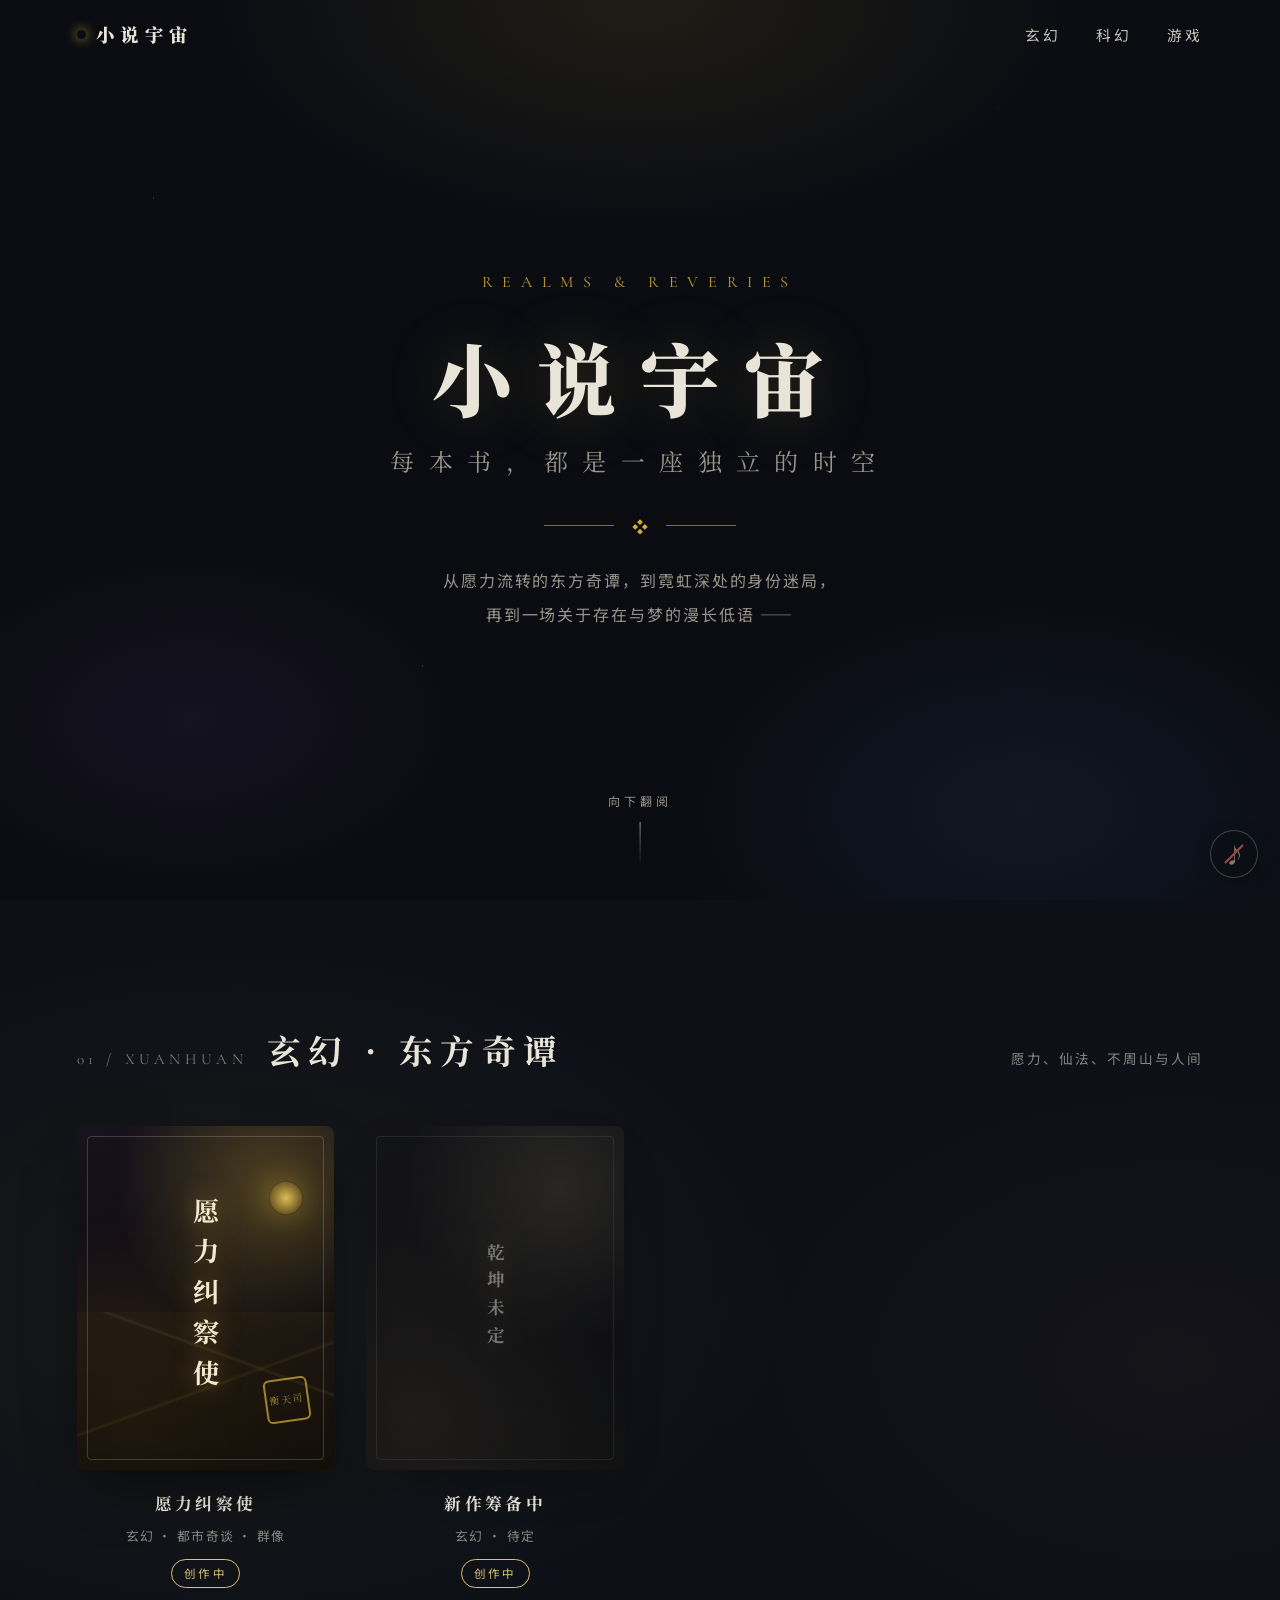
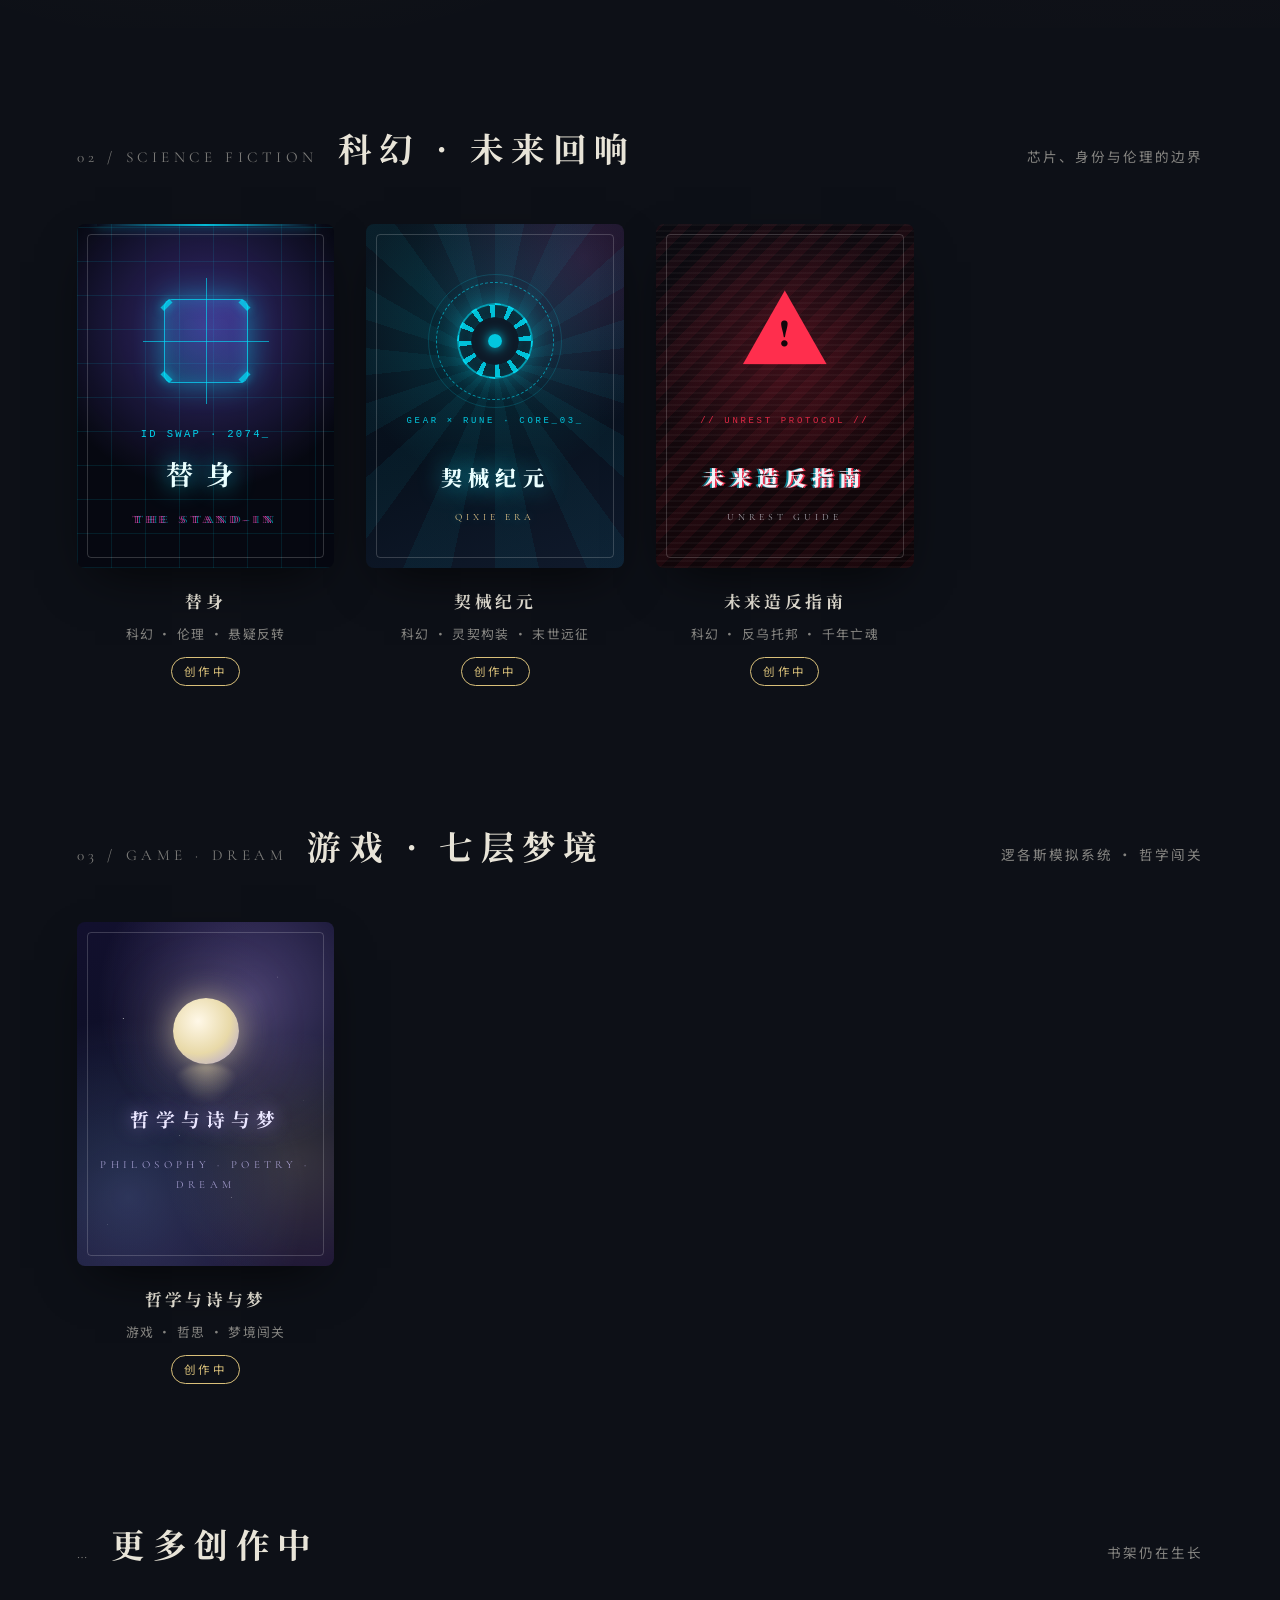
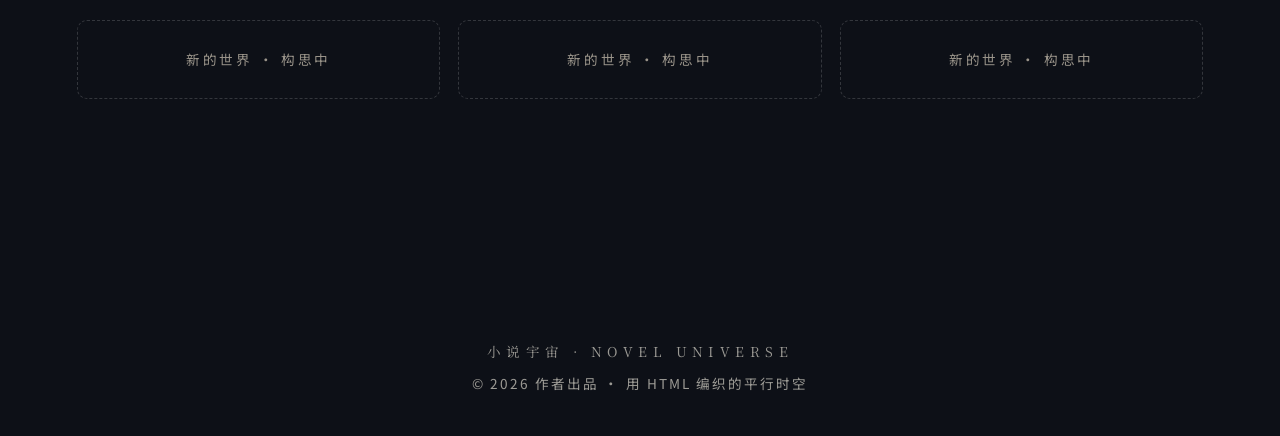
==== commit 57b2d7c8: "Add files via upload" ====
--- a/index.html
+++ b/index.html
@@ -33,6 +33,7 @@
         <div class="dropdown">
           <a href="novels/kehuan.html"><span class="d-dot"></span>《替身》</a>
           <a href="novels/qixie-jiyuan.html"><span class="d-dot"></span>《契械纪元》</a>
+          <a href="novels/fanzheng-zhinan.html"><span class="d-dot"></span>《未来造反指南》</a>
         </div>
       </li>
       <li>
@@ -138,6 +139,21 @@
             <span class="book-status wip">创作中</span>
           </div>
         </a>
+        <!-- 未来造反指南 -->
+        <a class="book-card reveal" href="novels/fanzheng-zhinan.html">
+          <div class="book-cover cover-fanzheng">
+            <div class="cover-scan"></div>
+            <div class="cover-warn"></div>
+            <div class="cover-code">// UNREST PROTOCOL //</div>
+            <div class="cover-title">未来造反指南</div>
+            <div class="cover-sub">UNREST GUIDE</div>
+          </div>
+          <div class="book-info">
+            <h4>未来造反指南</h4>
+            <div class="book-meta">科幻 · 反乌托邦 · 千年亡魂</div>
+            <span class="book-status wip">创作中</span>
+          </div>
+        </a>
       </div>
     </section>
 
--- a/assets/css/index.css
+++ b/assets/css/index.css
@@ -543,6 +543,83 @@
   text-shadow: 0 0 10px rgba(0, 229, 255, 0.4);
 }
 
+/* --- 封面：科幻《未来造反指南》（警告故障 · 血红） --- */
+.cover-fanzheng {
+  background:
+    radial-gradient(circle at 50% 38%, rgba(255, 46, 77, 0.18), transparent 55%),
+    repeating-linear-gradient(-45deg, rgba(255, 46, 77, 0.06) 0 10px, transparent 10px 20px),
+    linear-gradient(160deg, #0a0a10 0%, #14070b 60%, #0d0508 100%);
+}
+
+.cover-fanzheng .cover-scan {
+  position: absolute;
+  inset: 0;
+  background: repeating-linear-gradient(180deg, rgba(255, 255, 255, 0.03) 0 2px, transparent 2px 6px);
+}
+
+/* 警告三角 */
+.cover-fanzheng .cover-warn {
+  position: absolute;
+  top: 30%; left: 50%;
+  transform: translate(-50%, -50%);
+  width: 84px; height: 74px;
+  background: #ff2e4d;
+  clip-path: polygon(50% 0, 100% 100%, 0 100%);
+  box-shadow: 0 0 24px rgba(255, 46, 77, 0.75);
+  animation: fanzheng-warn 2.2s ease-in-out infinite;
+  display: flex;
+  align-items: center;
+  justify-content: center;
+}
+
+.cover-fanzheng .cover-warn::after {
+  content: "!";
+  color: #14070b;
+  font-weight: 900;
+  font-size: 2.1rem;
+  margin-top: 10px;
+  font-family: "Noto Serif SC", serif;
+}
+
+@keyframes fanzheng-warn {
+  0%, 100% { opacity: 1; }
+  50% { opacity: 0.45; }
+}
+
+/* 编号条 */
+.cover-fanzheng .cover-code {
+  position: absolute;
+  top: 55%; left: 0; right: 0;
+  text-align: center;
+  font-family: "Courier New", monospace;
+  font-size: 0.56rem;
+  letter-spacing: 0.3em;
+  color: rgba(255, 46, 77, 0.85);
+}
+
+/* 故障双影标题 */
+.cover-fanzheng .cover-title {
+  position: absolute;
+  bottom: 21%; left: 0; right: 0;
+  text-align: center;
+  font-family: var(--font-serif);
+  font-size: 1.32rem;
+  font-weight: 900;
+  letter-spacing: 0.3em;
+  color: #f2f2f8;
+  text-shadow: 2px 0 0 rgba(255, 46, 77, 0.9), -2px 0 0 rgba(0, 229, 255, 0.55);
+}
+
+.cover-fanzheng .cover-sub {
+  position: absolute;
+  bottom: 12%; left: 0; right: 0;
+  text-align: center;
+  font-family: var(--font-en);
+  font-size: 0.6rem;
+  letter-spacing: 0.42em;
+  color: rgba(216, 216, 226, 0.75);
+}
+
 /* --- 卡片信息 --- */
 .book-info { padding: 18px 4px 0; text-align: center; }
 
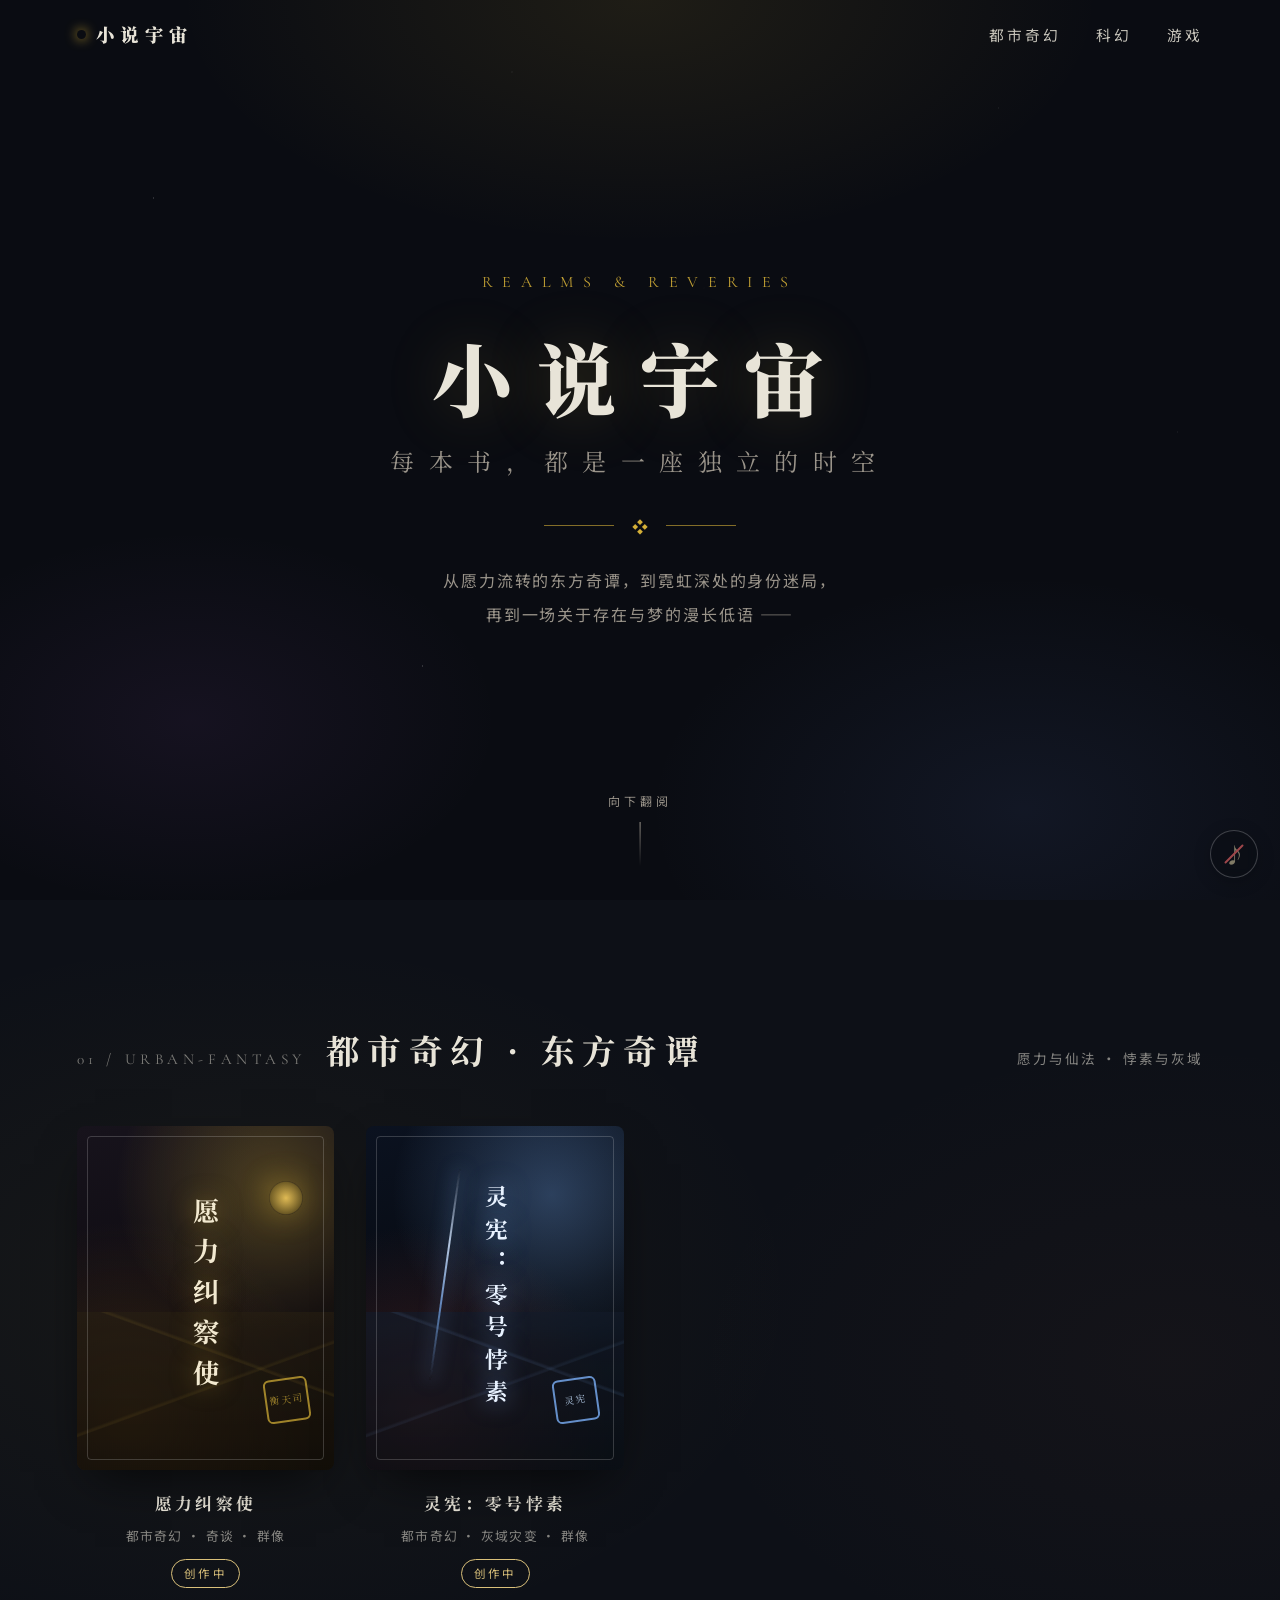
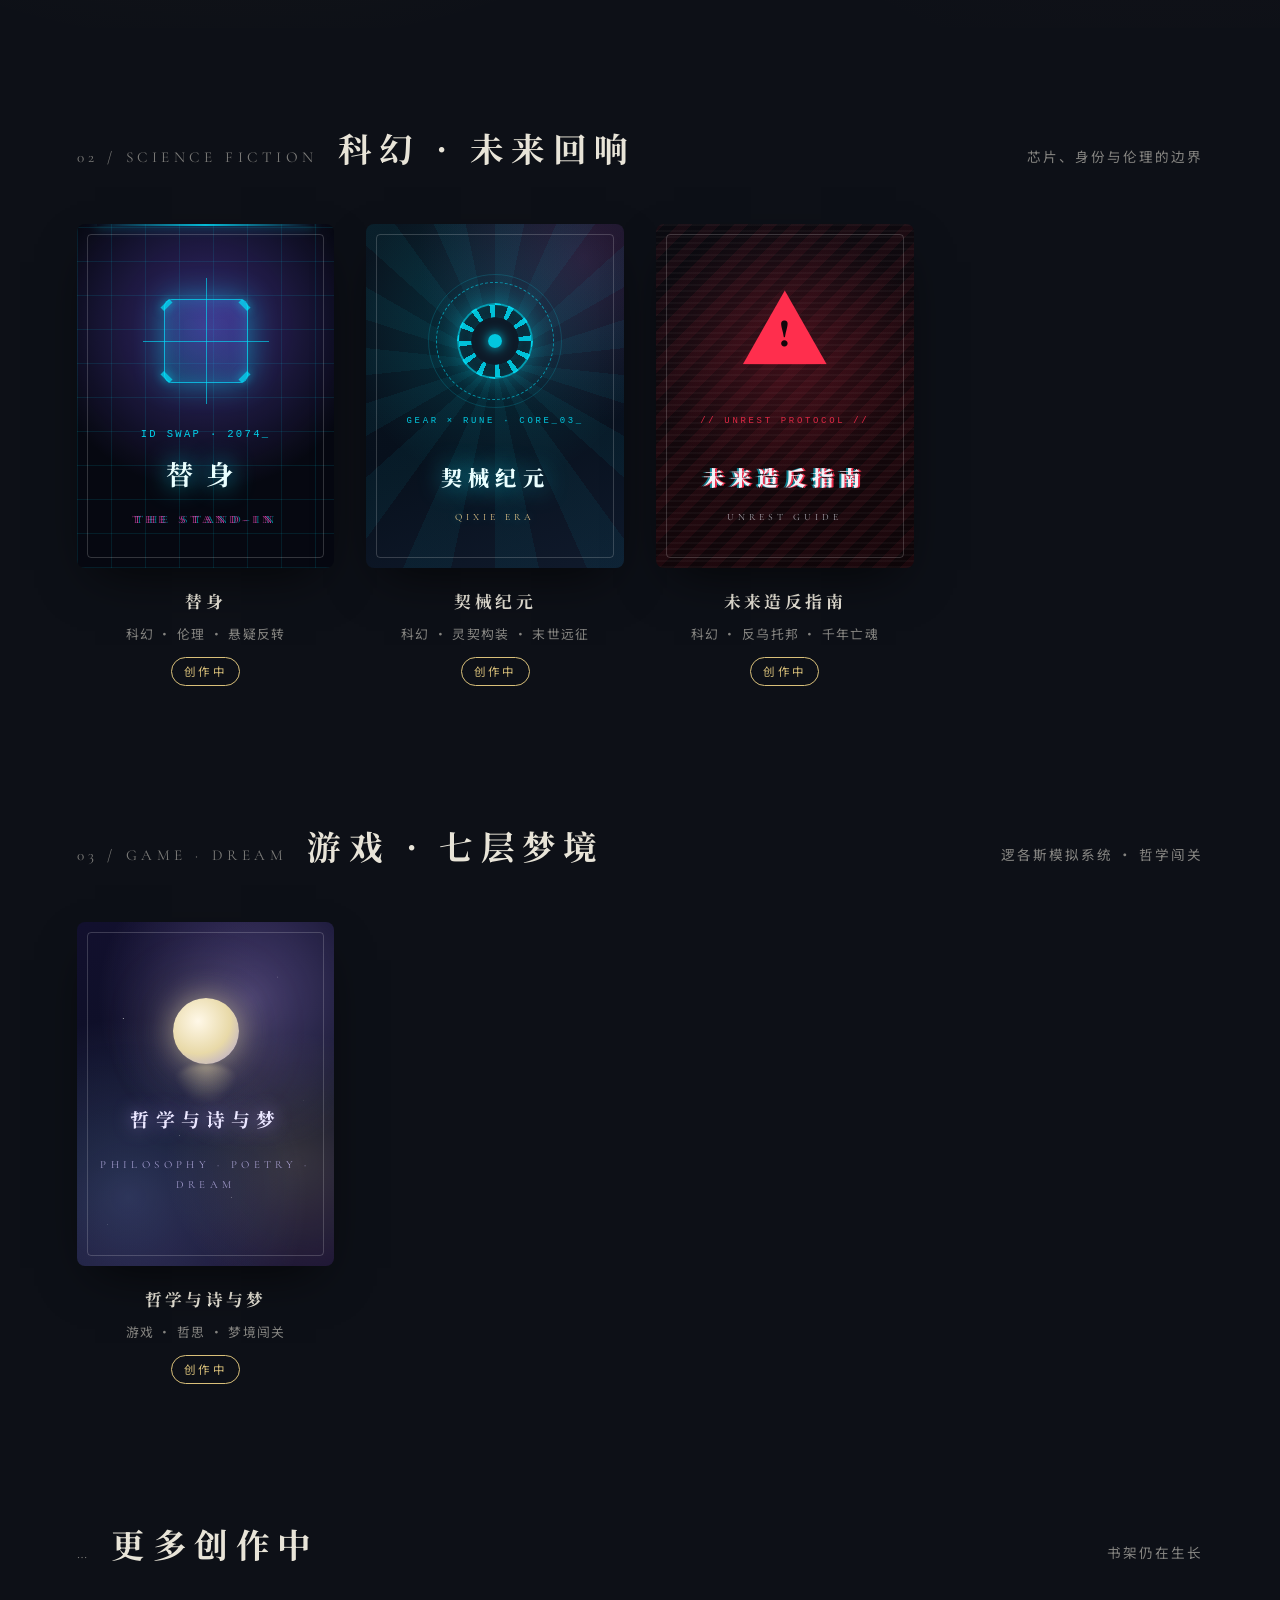
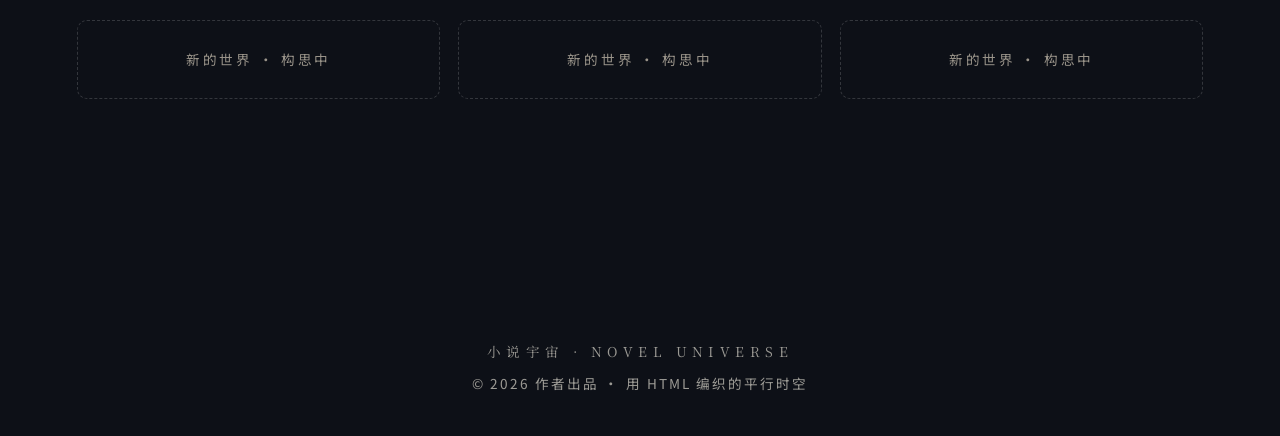
==== commit 03a93b69: "Add files via upload" ====
--- a/index.html
+++ b/index.html
@@ -3,7 +3,7 @@
 <head>
   <meta charset="UTF-8">
   <meta name="viewport" content="width=device-width, initial-scale=1.0">
-  <meta name="description" content="我的小说宇宙 — 玄幻、科幻、游戏，多部作品集展示">
+  <meta name="description" content="我的小说宇宙 — 都市奇幻、科幻、游戏，多部作品集展示">
   <title>我的小说宇宙 · 作品集</title>
 
   <link rel="preconnect" href="https://fonts.googleapis.com">
@@ -23,9 +23,10 @@
     </a>
     <ul class="nav-links">
       <li>
-        <a href="#xuanhuan">玄幻</a>
+        <a href="#xuanhuan">都市奇幻</a>
         <div class="dropdown">
           <a href="novels/yuanli-jiuchashi.html"><span class="d-dot"></span>《愿力纠察使》</a>
+          <a href="novels/lingxian.html"><span class="d-dot"></span>《灵宪：零号悖素》</a>
         </div>
       </li>
       <li>
@@ -61,12 +62,12 @@
 
   <main class="shelves">
 
-    <!-- ============ 玄幻书架 ============ -->
+    <!-- ============ 都市奇幻书架 ============ -->
     <section class="shelf shelf-xuanhuan" id="xuanhuan">
       <div class="shelf-head">
-        <span class="shelf-no">01 / XUANHUAN</span>
-        <h3>玄幻 · 东方奇谭</h3>
-        <span class="shelf-tagline">愿力、仙法、不周山与人间</span>
+        <span class="shelf-no">01 / URBAN-FANTASY</span>
+        <h3>都市奇幻 · 东方奇谭</h3>
+        <span class="shelf-tagline">愿力与仙法 · 悖素与灰域</span>
       </div>
 
       <div class="book-grid">
@@ -80,22 +81,25 @@
           </div>
           <div class="book-info">
             <h4>愿力纠察使</h4>
-            <div class="book-meta">玄幻 · 都市奇谈 · 群像</div>
-            <span class="book-status wip">创作中</span>
-          </div>
-        </a>
-
-        <!-- 占位 -->
-        <div class="book-card reveal">
-          <div class="book-cover cover-xuanhuan" style="opacity:.45; filter:grayscale(.6);">
-            <div class="cover-title-v" style="font-size:1.1rem;">乾坤未定</div>
-          </div>
-          <div class="book-info">
-            <h4>新作筹备中</h4>
-            <div class="book-meta">玄幻 · 待定</div>
-            <span class="book-status wip">创作中</span>
-          </div>
-        </div>
+            <div class="book-meta">都市奇幻 · 奇谈 · 群像</div>
+            <span class="book-status wip">创作中</span>
+          </div>
+        </a>
+
+        <!-- 灵宪：零号悖素 -->
+        <a class="book-card reveal" href="novels/lingxian.html">
+          <div class="book-cover cover-lingxian">
+            <div class="cover-mountain"></div>
+            <div class="cover-rift"></div>
+            <div class="cover-title-v">灵宪：零号悖素</div>
+            <div class="cover-stamp">灵宪</div>
+          </div>
+          <div class="book-info">
+            <h4>灵宪：零号悖素</h4>
+            <div class="book-meta">都市奇幻 · 灰域灾变 · 群像</div>
+            <span class="book-status wip">创作中</span>
+          </div>
+        </a>
       </div>
     </section>
 
--- a/assets/css/index.css
+++ b/assets/css/index.css
@@ -198,7 +198,7 @@
   pointer-events: none;
 }
 
-/* --- 封面：玄幻（黑金水墨） --- */
+/* --- 封面：都市奇幻（黑金水墨） --- */
 .cover-xuanhuan {
   background:
     radial-gradient(circle at 75% 18%, rgba(212, 175, 55, 0.30), transparent 45%),
@@ -255,6 +255,71 @@
   color: rgba(212, 175, 55, 0.9);
   transform: rotate(-8deg);
   opacity: 0.85;
+}
+
+/* --- 封面：都市奇幻《灵宪：零号悖素》（灰域银蓝） --- */
+.cover-lingxian {
+  background:
+    radial-gradient(circle at 72% 20%, rgba(127, 182, 255, 0.30), transparent 48%),
+    radial-gradient(circle at 22% 84%, rgba(176, 74, 68, 0.28), transparent 54%),
+    linear-gradient(160deg, #0b1220 0%, #06090f 55%, #111820 100%);
+}
+
+.cover-lingxian .cover-mountain {
+  position: absolute;
+  inset: auto 0 0 0;
+  height: 46%;
+  background:
+    linear-gradient(200deg, transparent 32%, rgba(127, 182, 255, 0.12) 33%, rgba(127, 182, 255, 0.12) 33.5%, transparent 34%),
+    linear-gradient(160deg, transparent 48%, rgba(127, 182, 255, 0.09) 49%, rgba(127, 182, 255, 0.09) 49.5%, transparent 50%),
+    linear-gradient(180deg, rgba(20, 28, 42, 0.9) 0%, rgba(8, 11, 16, 0.95) 100%);
+  opacity: 0.75;
+}
+
+.cover-lingxian .cover-rift {
+  position: absolute;
+  top: 12%; left: 30%;
+  width: 2px; height: 62%;
+  background: linear-gradient(180deg, transparent, rgba(207, 227, 255, 0.85) 35%, rgba(127, 182, 255, 0.7) 65%, transparent);
+  box-shadow: 0 0 18px rgba(127, 182, 255, 0.65);
+  transform: rotate(8deg);
+  animation: rift-glow 3.4s ease-in-out infinite;
+}
+
+@keyframes rift-glow {
+  0%, 100% { opacity: 0.55; }
+  50% { opacity: 1; }
+}
+
+.cover-lingxian .cover-title-v {
+  position: absolute;
+  top: 50%; left: 50%;
+  transform: translate(-50%, -50%);
+  writing-mode: vertical-rl;
+  font-family: var(--font-serif);
+  font-size: 1.42rem;
+  font-weight: 700;
+  letter-spacing: 0.42em;
+  color: #e8f2ff;
+  text-shadow: 0 0 24px rgba(127, 182, 255, 0.6);
+  white-space: nowrap;
+}
+
+.cover-lingxian .cover-stamp {
+  position: absolute;
+  bottom: 14%; right: 10%;
+  width: 44px; height: 44px;
+  border: 2px solid rgba(127, 182, 255, 0.85);
+  border-radius: 6px;
+  display: flex;
+  align-items: center;
+  justify-content: center;
+  font-family: var(--font-serif);
+  font-size: 0.6rem;
+  letter-spacing: 0.2em;
+  color: rgba(199, 226, 255, 0.95);
+  transform: rotate(-8deg);
+  opacity: 0.9;
 }
 
 /* --- 封面：科幻《替身》（芯片身份卡 · 赛博风） --- */
@@ -651,7 +716,7 @@
 .book-status.wip { color: #d9c07a; }
 .book-status.soon { color: #8a92a8; }
 
-/* ---------- 玄幻书架的专属氛围 ---------- */
+/* ---------- 都市奇幻书架的专属氛围 ---------- */
 .shelf-xuanhuan { position: relative; }
 .shelf-xuanhuan::before {
   content: "";
